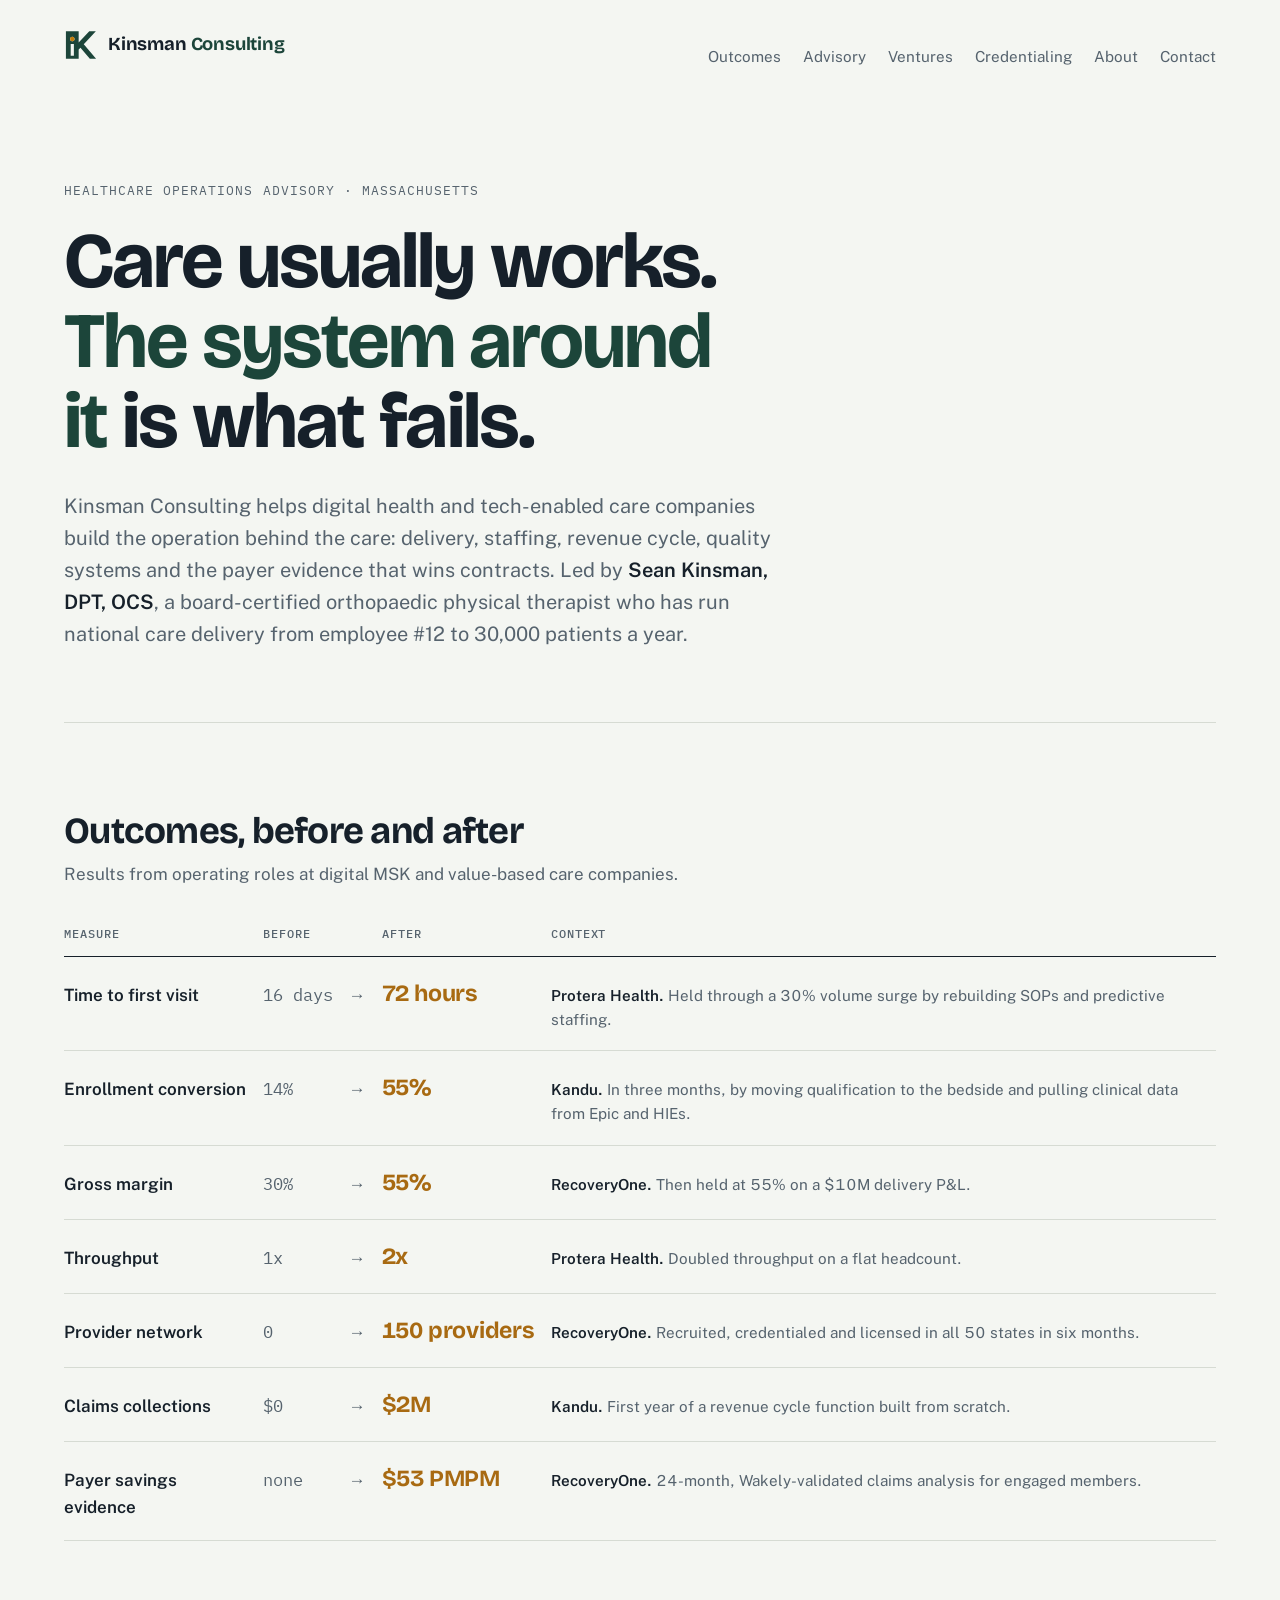
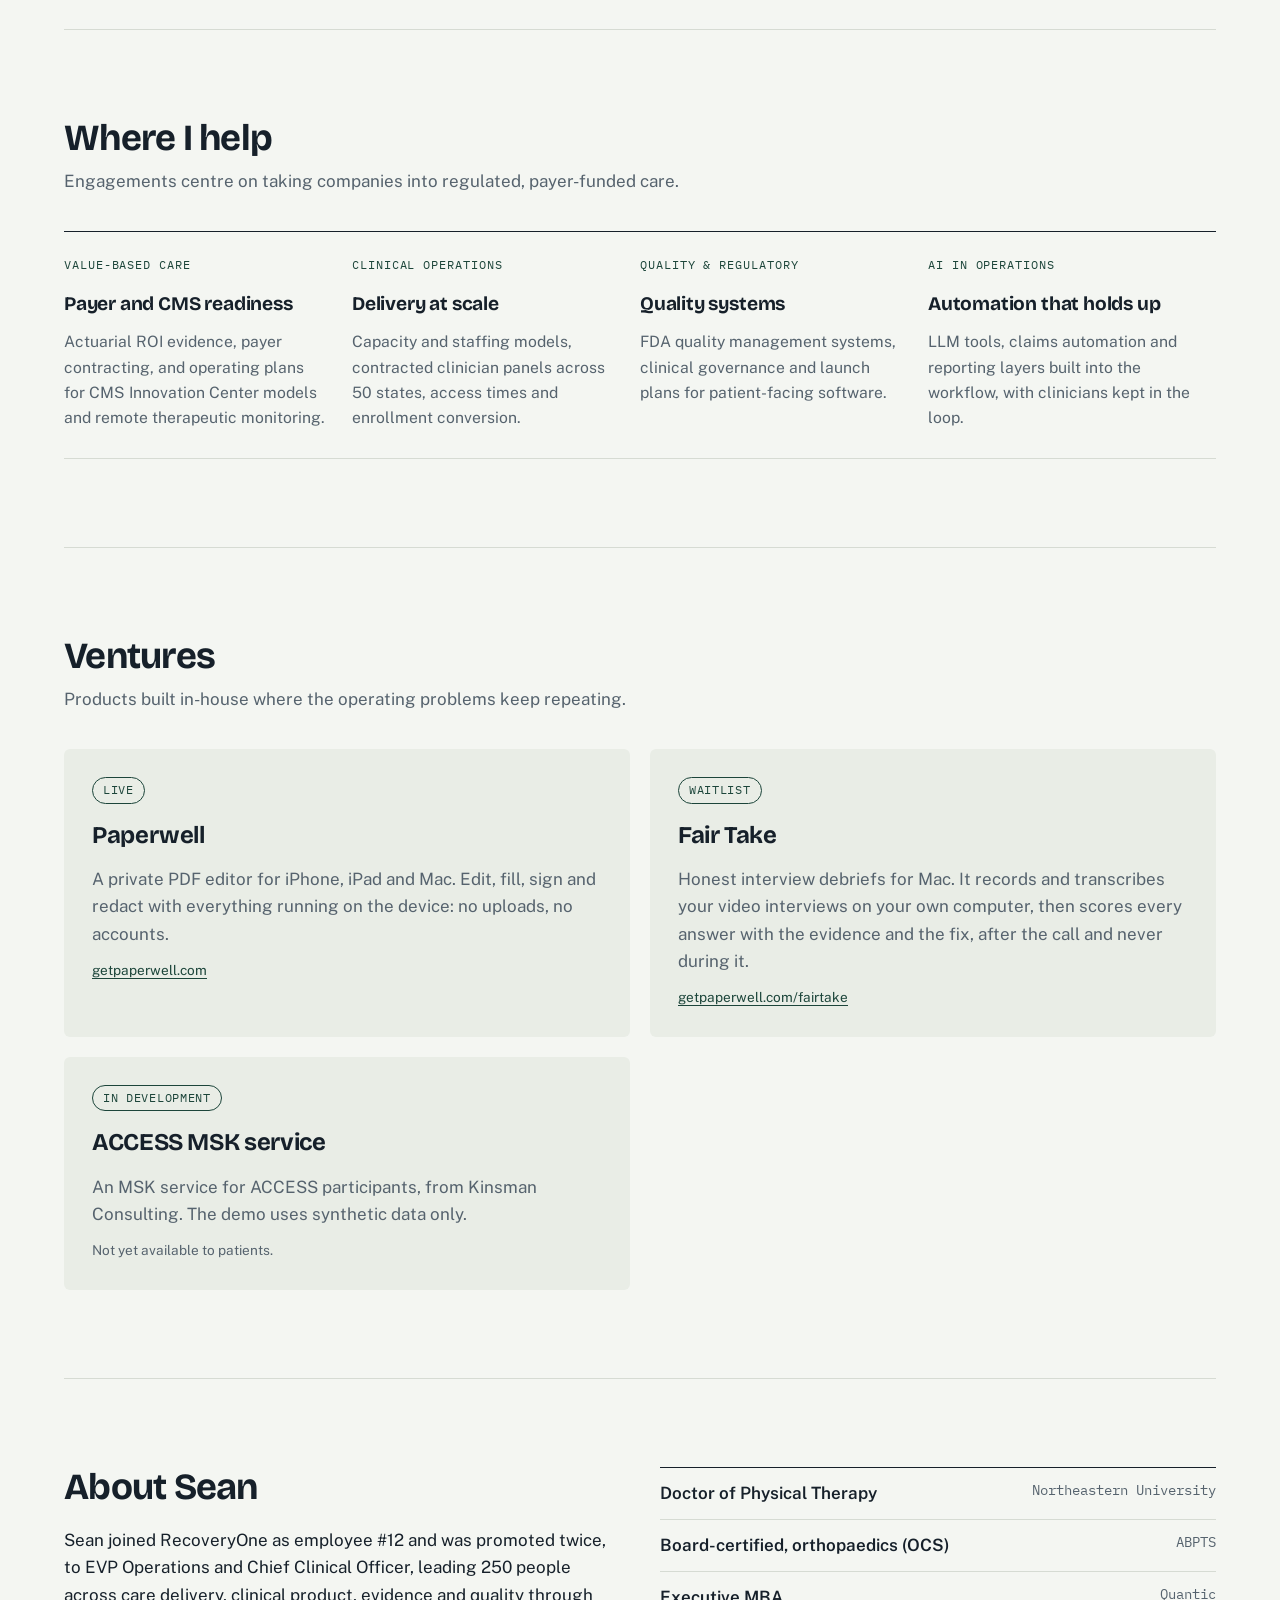
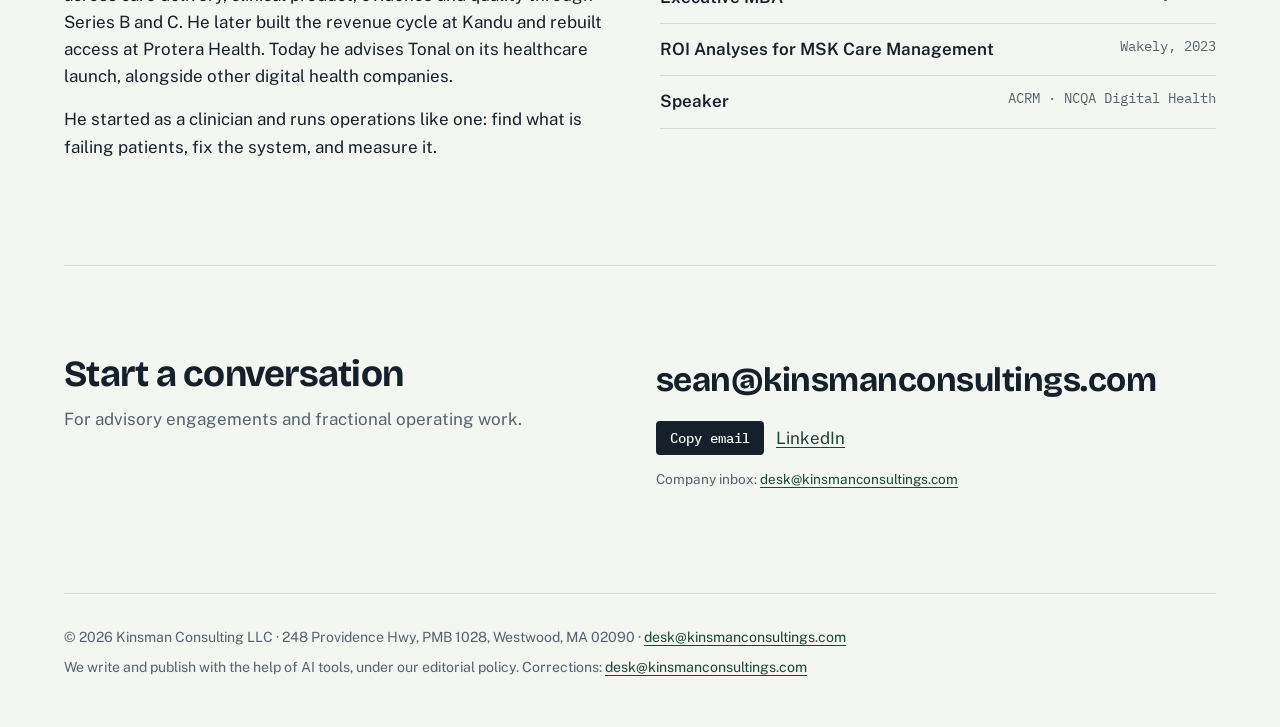
==== index.html @ 031953c0 "W5 card unbranded (Sean A-1109-19: OB-4 and the MSK service go unbranded; old product name removed) " ====
<!doctype html>
<html lang="en">
<head>
<meta charset="utf-8">
<meta name="viewport" content="width=device-width, initial-scale=1, viewport-fit=cover">
<meta name="description" content="Kinsman Consulting: healthcare operations advisory for digital health and tech-enabled care companies, led by Sean Kinsman, DPT, OCS.">
<link rel="icon" href="brand/final/favicon.svg" type="image/svg+xml">
<title>Kinsman Consulting</title>
<link rel="preconnect" href="https://fonts.googleapis.com">
<link rel="preconnect" href="https://fonts.gstatic.com" crossorigin>
<link rel="stylesheet" href="https://fonts.googleapis.com/css2?family=Bricolage+Grotesque:opsz,wght@12..96,500;12..96,700&family=Public+Sans:ital,wght@0,400;0,600;1,400&family=IBM+Plex+Mono:wght@400;500&display=swap">
<style>
/* Layout: left-anchored editorial column; a before→after outcomes ledger is the centrepiece */
:root {
  --paper: #F4F6F2;
  --ink: #16202A;
  --muted: #56636E;
  --rule: #D6DBD3;
  --pine: #1C453A;
  --logo-pine: #1C453A;
  --logo-gold: #C27B0A;
  --amber: #A86A12;
  --panel: #E9EDE6;
  --display: "Bricolage Grotesque", "Avenir Next", "Segoe UI", sans-serif;
  --body: "Public Sans", "Helvetica Neue", Arial, sans-serif;
  --mono: "IBM Plex Mono", ui-monospace, "SFMono-Regular", Menlo, monospace;
}
@media (prefers-color-scheme: dark) {
  :root:not([data-theme="light"]) {
    --paper: #0F151B; --ink: #E6EAE4; --muted: #9AA6AF; --rule: #26313A;
    --pine: #86C2AE; --amber: #E3A94F; --panel: #151E26; --logo-pine: #368470; --logo-gold: #F3D49B; color-scheme: dark;
  }
}
:root[data-theme="dark"] {
  --paper: #0F151B; --ink: #E6EAE4; --muted: #9AA6AF; --rule: #26313A;
  --pine: #86C2AE; --amber: #E3A94F; --panel: #151E26; --logo-pine: #368470; --logo-gold: #F3D49B; color-scheme: dark;
}
* { box-sizing: border-box; }
body {
  background: var(--paper); color: var(--ink);
  font-family: var(--body); font-size: 1.0625rem; line-height: 1.6;
  margin: 0; padding-inline: clamp(16px, 5vw, 64px);
}
.wrap { max-width: 72rem; margin: 0 auto; }
a { color: var(--pine); text-underline-offset: 3px; }
a:focus-visible { outline: 2px solid var(--amber); outline-offset: 3px; border-radius: 2px; }

header.top {
  display: flex; flex-wrap: wrap; gap: 12px 32px; align-items: baseline; justify-content: space-between;
  padding-block: 28px 0;
}
.mark { display: flex; align-items: center; gap: 10px; font-family: var(--display); font-weight: 700; font-size: 1.15rem; letter-spacing: -0.01em; color: var(--ink); text-decoration: none; }
.mark svg { width: 34px; height: 34px; flex: none; }
.ki-b { fill: var(--logo-pine); }
.ki-d { fill: var(--logo-gold); }
.mark span span { color: var(--pine); }
nav { display: flex; flex-wrap: wrap; gap: 6px 22px; font-size: 0.95rem; }
nav a { color: var(--muted); text-decoration: none; }
nav a:hover { color: var(--ink); }

.hero { padding-block: clamp(56px, 10vw, 112px) clamp(40px, 6vw, 72px); border-bottom: 1px solid var(--rule); }
.eyebrow { font-family: var(--mono); font-size: 0.8rem; letter-spacing: 0.08em; text-transform: uppercase; color: var(--muted); margin: 0 0 20px; }
h1 {
  font-family: var(--display); font-weight: 700; letter-spacing: -0.025em;
  font-size: clamp(2.4rem, 6.4vw, 4.9rem); line-height: 1.02; margin: 0; max-width: 16ch; text-wrap: balance;
}
h1 em { font-style: normal; color: var(--pine); }
.lede { max-width: 60ch; font-size: clamp(1.08rem, 1.6vw, 1.25rem); color: var(--muted); margin: 28px 0 0; }
.lede strong { color: var(--ink); font-weight: 600; }

section { padding-block: clamp(48px, 7vw, 88px); border-bottom: 1px solid var(--rule); }
.sec-head { display: grid; grid-template-columns: minmax(0, 1fr); gap: 10px; margin-bottom: 36px; }
h2 { font-family: var(--display); font-weight: 700; font-size: clamp(1.6rem, 3vw, 2.3rem); letter-spacing: -0.02em; line-height: 1.1; margin: 0; text-wrap: balance; }
.sec-head p { margin: 0; color: var(--muted); max-width: 62ch; }

/* Outcomes ledger */
.ledger { width: 100%; border-collapse: collapse; font-variant-numeric: tabular-nums; }
.ledger-wrap { overflow-x: auto; }
.ledger th { font-family: var(--mono); font-weight: 500; font-size: 0.75rem; letter-spacing: 0.08em; text-transform: uppercase; color: var(--muted); text-align: left; padding: 0 16px 12px 0; border-bottom: 1px solid var(--ink); }
.ledger td { padding: 18px 16px 18px 0; border-bottom: 1px solid var(--rule); vertical-align: baseline; }
.ledger tr:hover td { background: var(--panel); }
.m-name { font-weight: 600; min-width: 11rem; }
.m-from { font-family: var(--mono); color: var(--muted); white-space: nowrap; }
.m-arrow { color: var(--muted); padding-right: 16px; }
.m-to { font-family: var(--display); font-weight: 700; font-size: 1.45rem; color: var(--amber); white-space: nowrap; letter-spacing: -0.01em; }
.m-ctx { color: var(--muted); font-size: 0.95rem; min-width: 14rem; }
.m-ctx b { color: var(--ink); font-weight: 600; }

/* Advisory practice */
.practice { display: grid; grid-template-columns: repeat(auto-fit, minmax(min(100%, 15.5rem), 1fr)); gap: 0; border-top: 1px solid var(--ink); }
.area { padding: 24px 24px 28px 0; border-bottom: 1px solid var(--rule); min-width: 0; }
.area h3 { font-family: var(--display); font-weight: 700; font-size: 1.2rem; margin: 0 0 10px; letter-spacing: -0.01em; }
.area p { margin: 0; color: var(--muted); font-size: 0.98rem; }
.area .tag { display: block; font-family: var(--mono); font-size: 0.72rem; letter-spacing: 0.08em; text-transform: uppercase; color: var(--pine); margin-bottom: 14px; }

/* Ventures */
.ventures { display: grid; grid-template-columns: repeat(auto-fit, minmax(min(100%, 26rem), 1fr)); gap: 20px; }
.venture { background: var(--panel); border-radius: 6px; padding: 28px; min-width: 0; display: flex; flex-direction: column; gap: 12px; }
.venture h3 { font-family: var(--display); font-weight: 700; font-size: 1.5rem; margin: 0; letter-spacing: -0.015em; }
.venture p { margin: 0; color: var(--muted); }
.status { align-self: flex-start; font-family: var(--mono); font-size: 0.72rem; letter-spacing: 0.06em; text-transform: uppercase; color: var(--pine); border: 1px solid var(--pine); border-radius: 999px; padding: 3px 10px; }
.fine { font-size: 0.85rem; color: var(--muted); }

/* About */
.about { display: grid; grid-template-columns: repeat(auto-fit, minmax(min(100%, 20rem), 1fr)); gap: 40px; }
.about p { margin: 0 0 16px; max-width: 62ch; }
.creds { list-style: none; margin: 0; padding: 0; border-top: 1px solid var(--ink); }
.creds li { display: flex; flex-wrap: wrap; justify-content: space-between; gap: 4px 16px; padding: 12px 0; border-bottom: 1px solid var(--rule); }
.creds .k { font-weight: 600; }
.creds .v { color: var(--muted); font-family: var(--mono); font-size: 0.85rem; }

/* Contact */
.contact { display: grid; grid-template-columns: repeat(auto-fit, minmax(min(100%, 20rem), 1fr)); gap: 32px; align-items: start; }
.contact .big { font-family: var(--display); font-weight: 700; font-size: clamp(1.4rem, 3.4vw, 2.1rem); letter-spacing: -0.015em; margin: 0; overflow-wrap: anywhere; }
.copyrow { display: flex; flex-wrap: wrap; gap: 12px; align-items: center; margin-top: 14px; }
button.copy { font: 500 0.85rem var(--mono); color: var(--paper); background: var(--ink); border: 0; border-radius: 4px; padding: 8px 14px; cursor: pointer; }
button.copy:focus-visible { outline: 2px solid var(--amber); outline-offset: 2px; }
.copied { font-family: var(--mono); font-size: 0.85rem; color: var(--pine); }

footer { padding-block: 32px 48px; display: flex; flex-wrap: wrap; gap: 8px 24px; justify-content: space-between; color: var(--muted); font-size: 0.88rem; }

@media (max-width: 640px) {
  .ledger thead { display: none; }
  .ledger, .ledger tbody, .ledger tr, .ledger td { display: block; width: 100%; }
  .ledger tr { padding: 16px 0; border-bottom: 1px solid var(--rule); }
  .ledger td { border: 0; padding: 2px 0; }
  .m-arrow { display: none; }
  .m-from::after { content: " →"; }
  .m-name, .m-ctx { min-width: 0; }
}
@media (prefers-reduced-motion: no-preference) {
  .ledger td { transition: background-color .15s ease; }
}
</style>
</head>
<body>
<div class="wrap">
  <header class="top">
    <a class="mark" href="#" aria-label="Kinsman Consulting, home"><svg viewBox="0 0 64 64" aria-hidden="true"><path class="ki-b" fill-rule="evenodd" d="M60.39 58.00 L37.21 30.37 L59.93 6.00 L47.62 6.00 L27.61 27.47 L27.61 6.00 L3.61 6.00 L3.61 58.00 L27.61 58.00 L27.61 40.66 L31.02 37.00 L48.65 58.00ZM12.61 52.00 L12.61 30.00 L18.61 30.00 L18.61 52.00ZM19.80 21.01 L19.79 21.21 L19.76 21.42 L19.72 21.62 L19.68 21.82 L19.62 22.02 L19.56 22.21 L19.49 22.41 L19.40 22.60 L19.31 22.78 L19.21 22.96 L19.10 23.13 L18.98 23.30 L18.85 23.46 L18.72 23.62 L18.58 23.77 L18.43 23.91 L18.27 24.05 L18.11 24.17 L17.94 24.29 L17.76 24.40 L17.59 24.50 L17.40 24.60 L17.21 24.68 L17.02 24.75 L16.82 24.82 L16.63 24.87 L16.43 24.92 L16.22 24.95 L16.02 24.98 L15.81 24.99 L15.61 25.00 L15.40 24.99 L15.19 24.98 L14.99 24.95 L14.79 24.92 L14.59 24.87 L14.39 24.82 L14.19 24.75 L14.00 24.68 L13.81 24.60 L13.63 24.50 L13.45 24.40 L13.27 24.29 L13.10 24.17 L12.94 24.05 L12.79 23.91 L12.64 23.77 L12.49 23.62 L12.36 23.46 L12.23 23.30 L12.11 23.13 L12.00 22.96 L11.90 22.78 L11.81 22.60 L11.73 22.41 L11.65 22.21 L11.59 22.02 L11.53 21.82 L11.49 21.62 L11.45 21.42 L11.43 21.21 L11.41 21.01 L11.41 20.80 L11.41 20.59 L11.43 20.39 L11.45 20.18 L11.49 19.98 L11.53 19.78 L11.59 19.58 L11.65 19.39 L11.73 19.19 L11.81 19.00 L11.90 18.82 L12.00 18.64 L12.11 18.47 L12.23 18.30 L12.36 18.14 L12.49 17.98 L12.64 17.83 L12.79 17.69 L12.94 17.55 L13.10 17.43 L13.27 17.31 L13.45 17.20 L13.63 17.10 L13.81 17.00 L14.00 16.92 L14.19 16.85 L14.39 16.78 L14.59 16.73 L14.79 16.68 L14.99 16.65 L15.19 16.62 L15.40 16.61 L15.61 16.60 L15.81 16.61 L16.02 16.62 L16.22 16.65 L16.43 16.68 L16.63 16.73 L16.82 16.78 L17.02 16.85 L17.21 16.92 L17.40 17.00 L17.59 17.10 L17.76 17.20 L17.94 17.31 L18.11 17.43 L18.27 17.55 L18.43 17.69 L18.58 17.83 L18.72 17.98 L18.85 18.14 L18.98 18.30 L19.10 18.47 L19.21 18.64 L19.31 18.82 L19.40 19.00 L19.49 19.19 L19.56 19.39 L19.62 19.58 L19.68 19.78 L19.72 19.98 L19.76 20.18 L19.79 20.39 L19.80 20.59 L19.81 20.80Z"/><circle class="ki-d" cx="15.61" cy="20.80" r="4.20"/></svg><span>Kinsman <span>Consulting</span></span></a>
    <nav aria-label="Sections">
      <a href="#outcomes">Outcomes</a>
      <a href="#advisory">Advisory</a>
      <a href="#ventures">Ventures</a>
      <a href="/credentialing/">Credentialing</a>
      <a href="#about">About</a>
      <a href="#contact">Contact</a>
    </nav>
  </header>

  <div class="hero">
    <p class="eyebrow">Healthcare operations advisory · Massachusetts</p>
    <h1>Care usually works. <em>The system around it</em> is what fails.</h1>
    <p class="lede">Kinsman Consulting helps digital health and tech-enabled care companies build the operation behind the care: delivery, staffing, revenue cycle, quality systems and the payer evidence that wins contracts. Led by <strong>Sean Kinsman, DPT, OCS</strong>, a board-certified orthopaedic physical therapist who has run national care delivery from employee #12 to 30,000 patients a year.</p>
  </div>

  <section id="outcomes" aria-labelledby="outcomes-h">
    <div class="sec-head">
      <h2 id="outcomes-h">Outcomes, before and after</h2>
      <p>Results from operating roles at digital MSK and value-based care companies.</p>
    </div>
    <div class="ledger-wrap">
      <table class="ledger">
        <thead><tr><th scope="col">Measure</th><th scope="col">Before</th><th scope="col" aria-label="to"></th><th scope="col">After</th><th scope="col">Context</th></tr></thead>
        <tbody>
          <tr><td class="m-name">Time to first visit</td><td class="m-from">16 days</td><td class="m-arrow" aria-hidden="true">→</td><td class="m-to">72 hours</td><td class="m-ctx"><b>Protera Health.</b> Held through a 30% volume surge by rebuilding SOPs and predictive staffing.</td></tr>
          <tr><td class="m-name">Enrollment conversion</td><td class="m-from">14%</td><td class="m-arrow" aria-hidden="true">→</td><td class="m-to">55%</td><td class="m-ctx"><b>Kandu.</b> In three months, by moving qualification to the bedside and pulling clinical data from Epic and HIEs.</td></tr>
          <tr><td class="m-name">Gross margin</td><td class="m-from">30%</td><td class="m-arrow" aria-hidden="true">→</td><td class="m-to">55%</td><td class="m-ctx"><b>RecoveryOne.</b> Then held at 55% on a $10M delivery P&amp;L.</td></tr>
          <tr><td class="m-name">Throughput</td><td class="m-from">1x</td><td class="m-arrow" aria-hidden="true">→</td><td class="m-to">2x</td><td class="m-ctx"><b>Protera Health.</b> Doubled throughput on a flat headcount.</td></tr>
          <tr><td class="m-name">Provider network</td><td class="m-from">0</td><td class="m-arrow" aria-hidden="true">→</td><td class="m-to">150 providers</td><td class="m-ctx"><b>RecoveryOne.</b> Recruited, credentialed and licensed in all 50 states in six months.</td></tr>
          <tr><td class="m-name">Claims collections</td><td class="m-from">$0</td><td class="m-arrow" aria-hidden="true">→</td><td class="m-to">$2M</td><td class="m-ctx"><b>Kandu.</b> First year of a revenue cycle function built from scratch.</td></tr>
          <tr><td class="m-name">Payer savings evidence</td><td class="m-from">none</td><td class="m-arrow" aria-hidden="true">→</td><td class="m-to">$53 PMPM</td><td class="m-ctx"><b>RecoveryOne.</b> 24-month, Wakely-validated claims analysis for engaged members.</td></tr>
        </tbody>
      </table>
    </div>
  </section>

  <section id="advisory" aria-labelledby="advisory-h">
    <div class="sec-head">
      <h2 id="advisory-h">Where I help</h2>
      <p>Engagements centre on taking companies into regulated, payer-funded care.</p>
    </div>
    <div class="practice">
      <div class="area"><span class="tag">Value-based care</span><h3>Payer and CMS readiness</h3><p>Actuarial ROI evidence, payer contracting, and operating plans for CMS Innovation Center models and remote therapeutic monitoring.</p></div>
      <div class="area"><span class="tag">Clinical operations</span><h3>Delivery at scale</h3><p>Capacity and staffing models, contracted clinician panels across 50 states, access times and enrollment conversion.</p></div>
      <div class="area"><span class="tag">Quality &amp; regulatory</span><h3>Quality systems</h3><p>FDA quality management systems, clinical governance and launch plans for patient-facing software.</p></div>
      <div class="area"><span class="tag">AI in operations</span><h3>Automation that holds up</h3><p>LLM tools, claims automation and reporting layers built into the workflow, with clinicians kept in the loop.</p></div>
    </div>
  </section>

  <section id="ventures" aria-labelledby="ventures-h">
    <div class="sec-head">
      <h2 id="ventures-h">Ventures</h2>
      <p>Products built in-house where the operating problems keep repeating.</p>
    </div>
    <div class="ventures">
      <article class="venture">
        <span class="status">Live</span>
        <h3>Paperwell</h3>
        <p>A private PDF editor for iPhone, iPad and Mac. Edit, fill, sign and redact with everything running on the device: no uploads, no accounts.</p>
        <p class="fine"><a href="https://getpaperwell.com">getpaperwell.com</a></p>
      </article>
      <article class="venture">
        <span class="status">Waitlist</span>
        <h3>Fair Take</h3>
        <p>Honest interview debriefs for Mac. It records and transcribes your video interviews on your own computer, then scores every answer with the evidence and the fix, after the call and never during it.</p>
        <p class="fine"><a href="https://getpaperwell.com/fairtake/">getpaperwell.com/fairtake</a></p>
      </article>
      <article class="venture">
        <span class="status">In development</span>
        <h3>ACCESS MSK service</h3>
        <p>An MSK service for ACCESS participants, from Kinsman Consulting. The demo uses synthetic data only.</p>
        <p class="fine">Not yet available to patients.</p>
      </article>
    </div>
  </section>

  <section id="about" aria-labelledby="about-h">
    <div class="about">
      <div>
        <h2 id="about-h" style="margin-bottom:20px">About Sean</h2>
        <p>Sean joined RecoveryOne as employee #12 and was promoted twice, to EVP Operations and Chief Clinical Officer, leading 250 people across care delivery, clinical product, evidence and quality through Series B and C. He later built the revenue cycle at Kandu and rebuilt access at Protera Health. Today he advises Tonal on its healthcare launch, alongside other digital health companies.</p>
        <p>He started as a clinician and runs operations like one: find what is failing patients, fix the system, and measure it.</p>
      </div>
      <ul class="creds">
        <li><span class="k">Doctor of Physical Therapy</span><span class="v">Northeastern University</span></li>
        <li><span class="k">Board-certified, orthopaedics (OCS)</span><span class="v">ABPTS</span></li>
        <li><span class="k">Executive MBA</span><span class="v">Quantic</span></li>
        <li><span class="k">ROI Analyses for MSK Care Management</span><span class="v">Wakely, 2023</span></li>
        <li><span class="k">Speaker</span><span class="v">ACRM · NCQA Digital Health</span></li>
      </ul>
    </div>
  </section>

  <section id="contact" aria-labelledby="contact-h">
    <div class="contact">
      <div>
        <h2 id="contact-h">Start a conversation</h2>
        <p style="color:var(--muted);max-width:52ch;margin:12px 0 0">For advisory engagements and fractional operating work.</p>
      </div>
      <div>
        <p class="big" id="email">sean@kinsmanconsultings.com</p>
        <div class="copyrow">
          <button class="copy" id="copy-email" type="button">Copy email</button>
          <span class="copied" id="copied" hidden>Copied</span>
          <a href="https://www.linkedin.com/in/sean-kinsman">LinkedIn</a>
        </div>
        <p class="fine" style="margin-top:14px">Company inbox: <a href="mailto:desk@kinsmanconsultings.com">desk@kinsmanconsultings.com</a></p>
      </div>
    </div>
  </section>

  <footer>
    <span>© 2026 Kinsman Consulting LLC · 248 Providence Hwy, PMB 1028, Westwood, MA 02090 · <a href="mailto:desk@kinsmanconsultings.com">desk@kinsmanconsultings.com</a></span>
    <span>We write and publish with the help of AI tools, under our editorial policy. Corrections: <a href="mailto:desk@kinsmanconsultings.com">desk@kinsmanconsultings.com</a></span>
  </footer>
</div>

<script>
(function () {
  var btn = document.getElementById('copy-email');
  var note = document.getElementById('copied');
  var addr = document.getElementById('email');
  btn.addEventListener('click', function () {
    var text = addr.textContent.trim();
    function selectIt() {
      var r = document.createRange(); r.selectNodeContents(addr);
      var s = window.getSelection(); s.removeAllRanges(); s.addRange(r);
    }
    try {
      navigator.clipboard.writeText(text).then(function () {
        note.hidden = false; setTimeout(function () { note.hidden = true; }, 1800);
      }, selectIt);
    } catch (e) { selectIt(); }
  });
})();
</script>
</body>
</html>
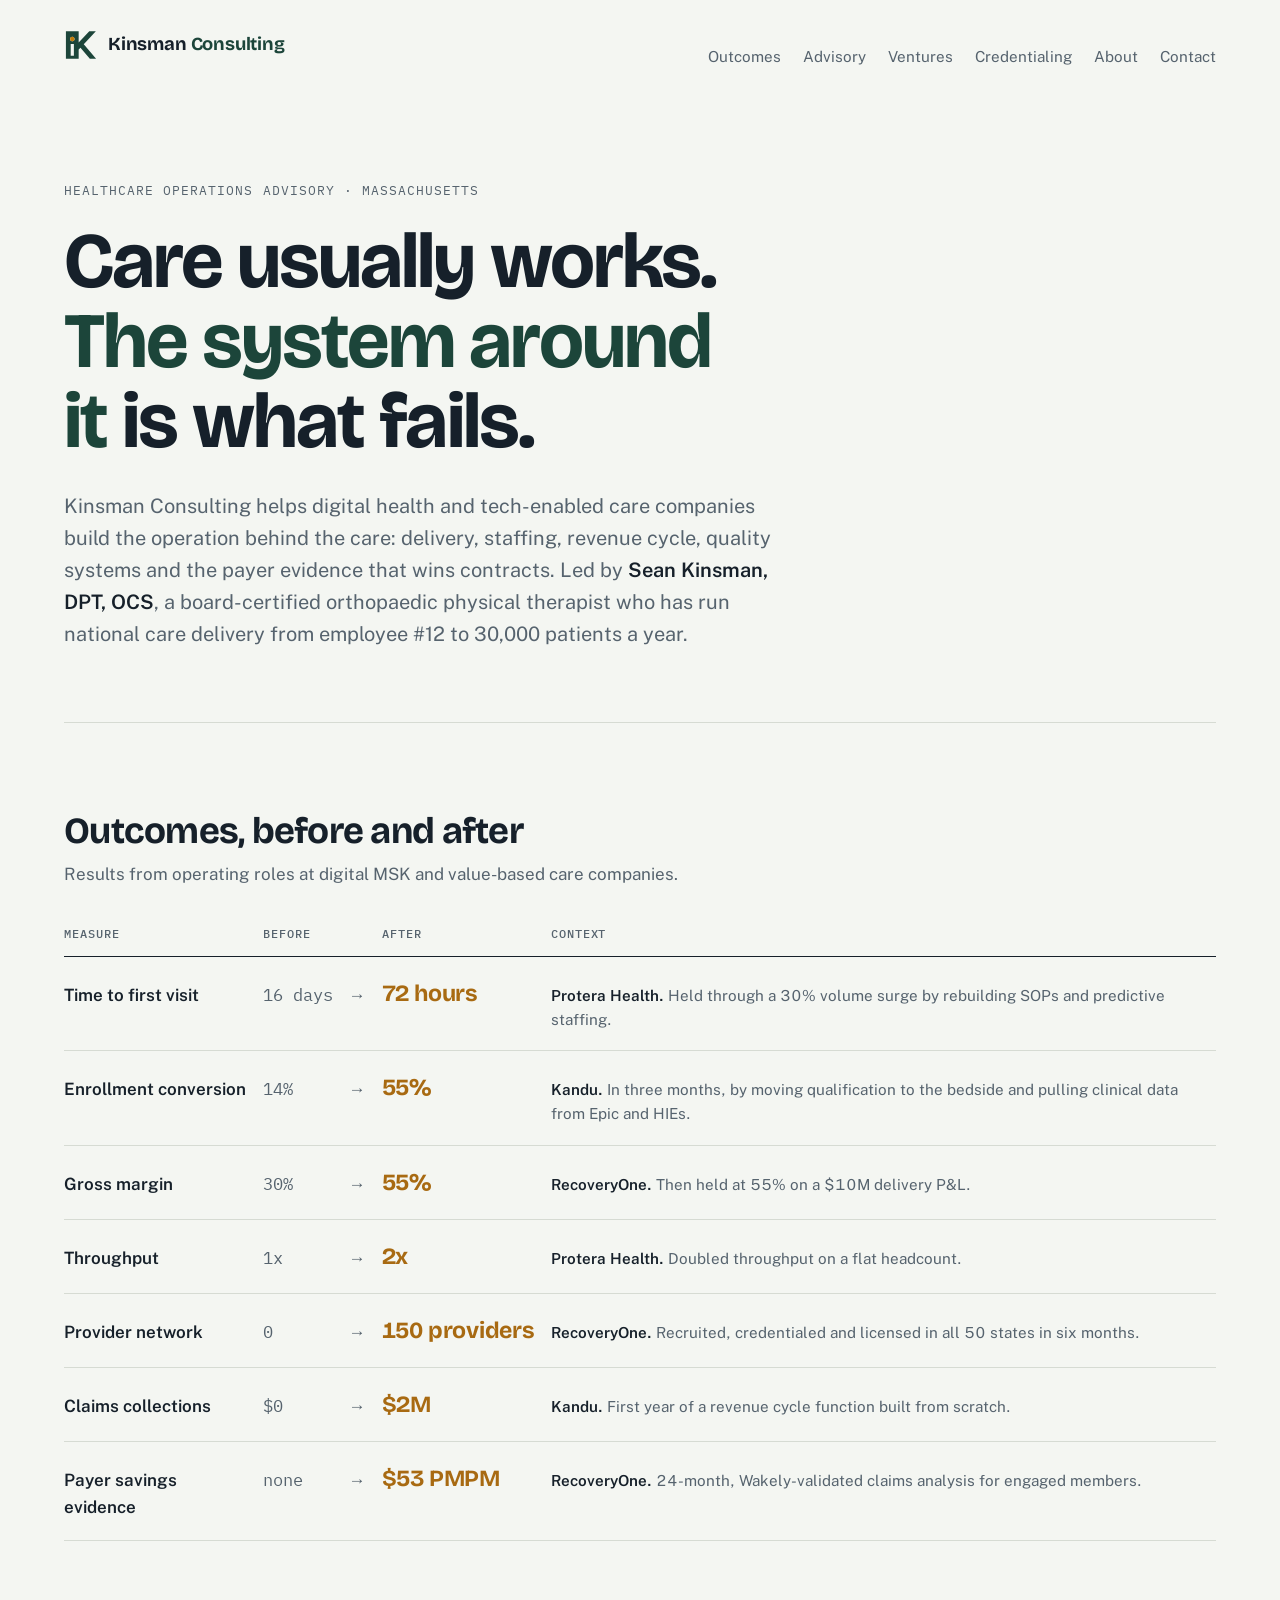
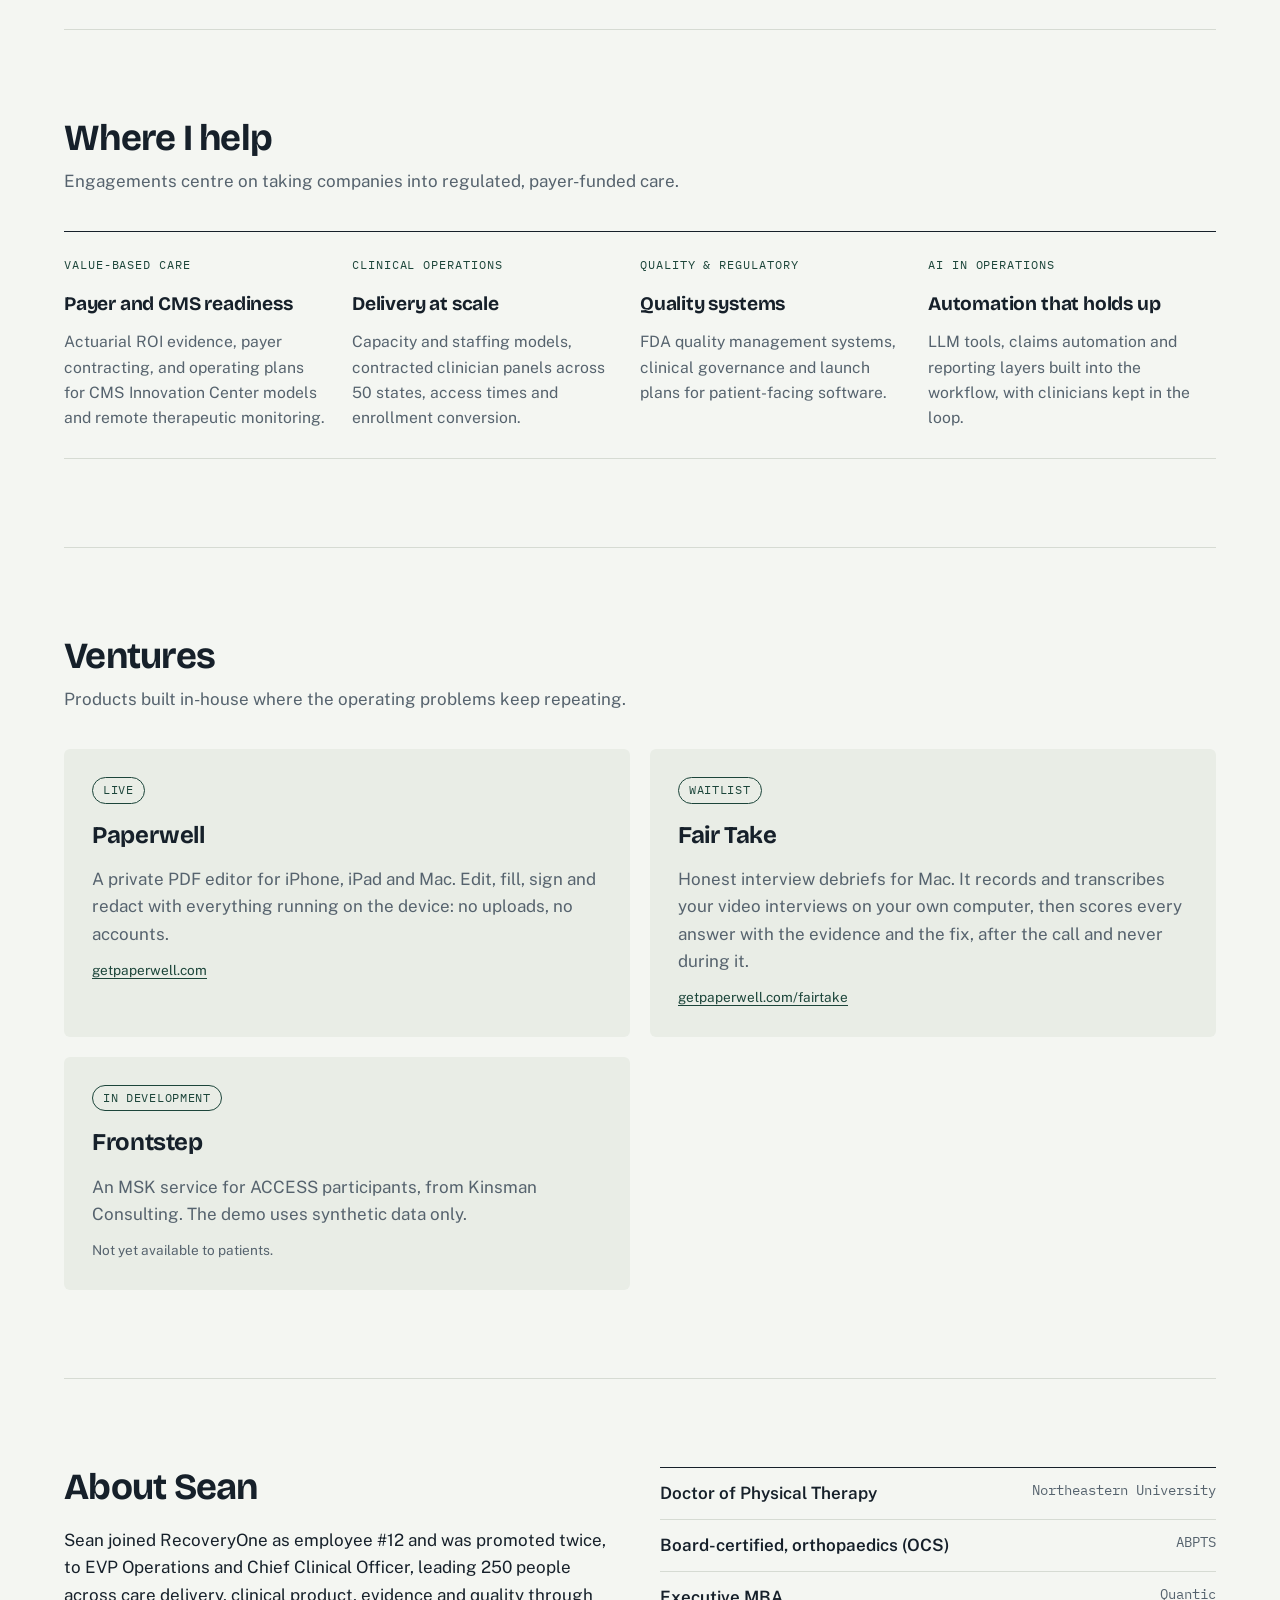
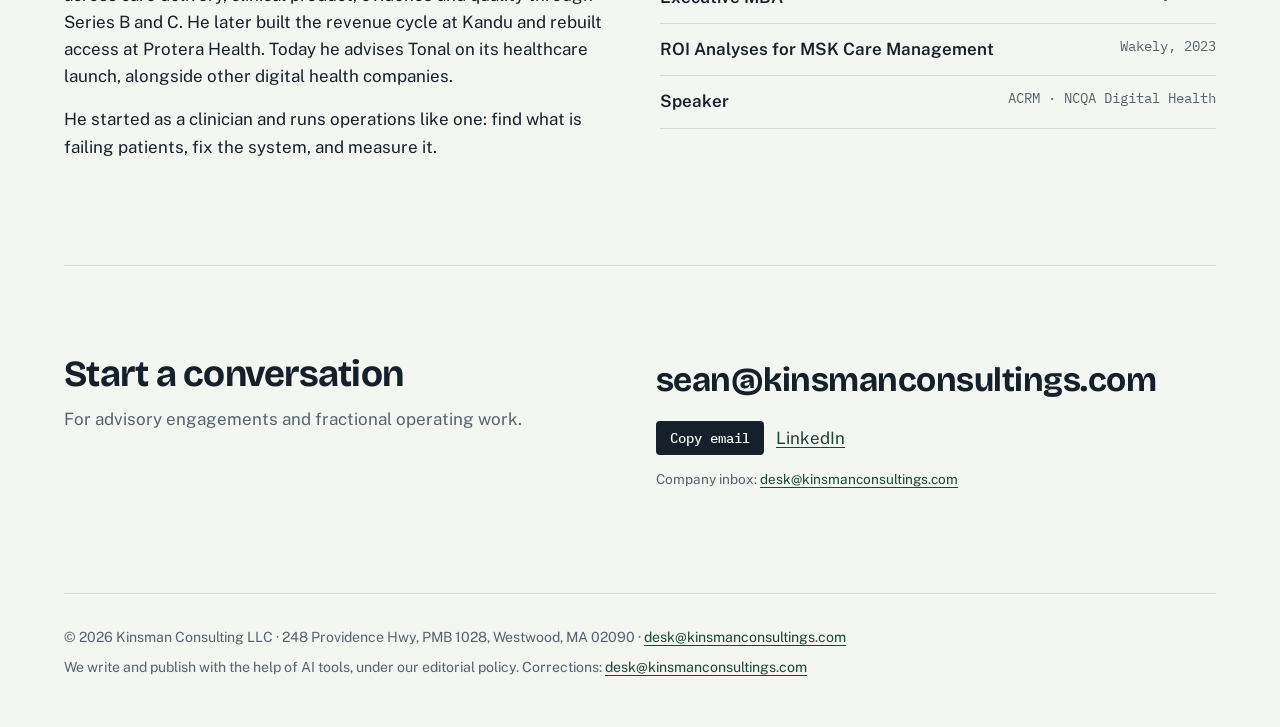
==== commit 6e6b98fd: "W5 card: Frontstep name (Sean: Front Step is final, A-1110-05; Mei MSG-mei-sage-202611101020-frontst" ====
--- a/index.html
+++ b/index.html
@@ -207,7 +207,7 @@
       </article>
       <article class="venture">
         <span class="status">In development</span>
-        <h3>ACCESS MSK service</h3>
+        <h3>Frontstep</h3>
         <p>An MSK service for ACCESS participants, from Kinsman Consulting. The demo uses synthetic data only.</p>
         <p class="fine">Not yet available to patients.</p>
       </article>
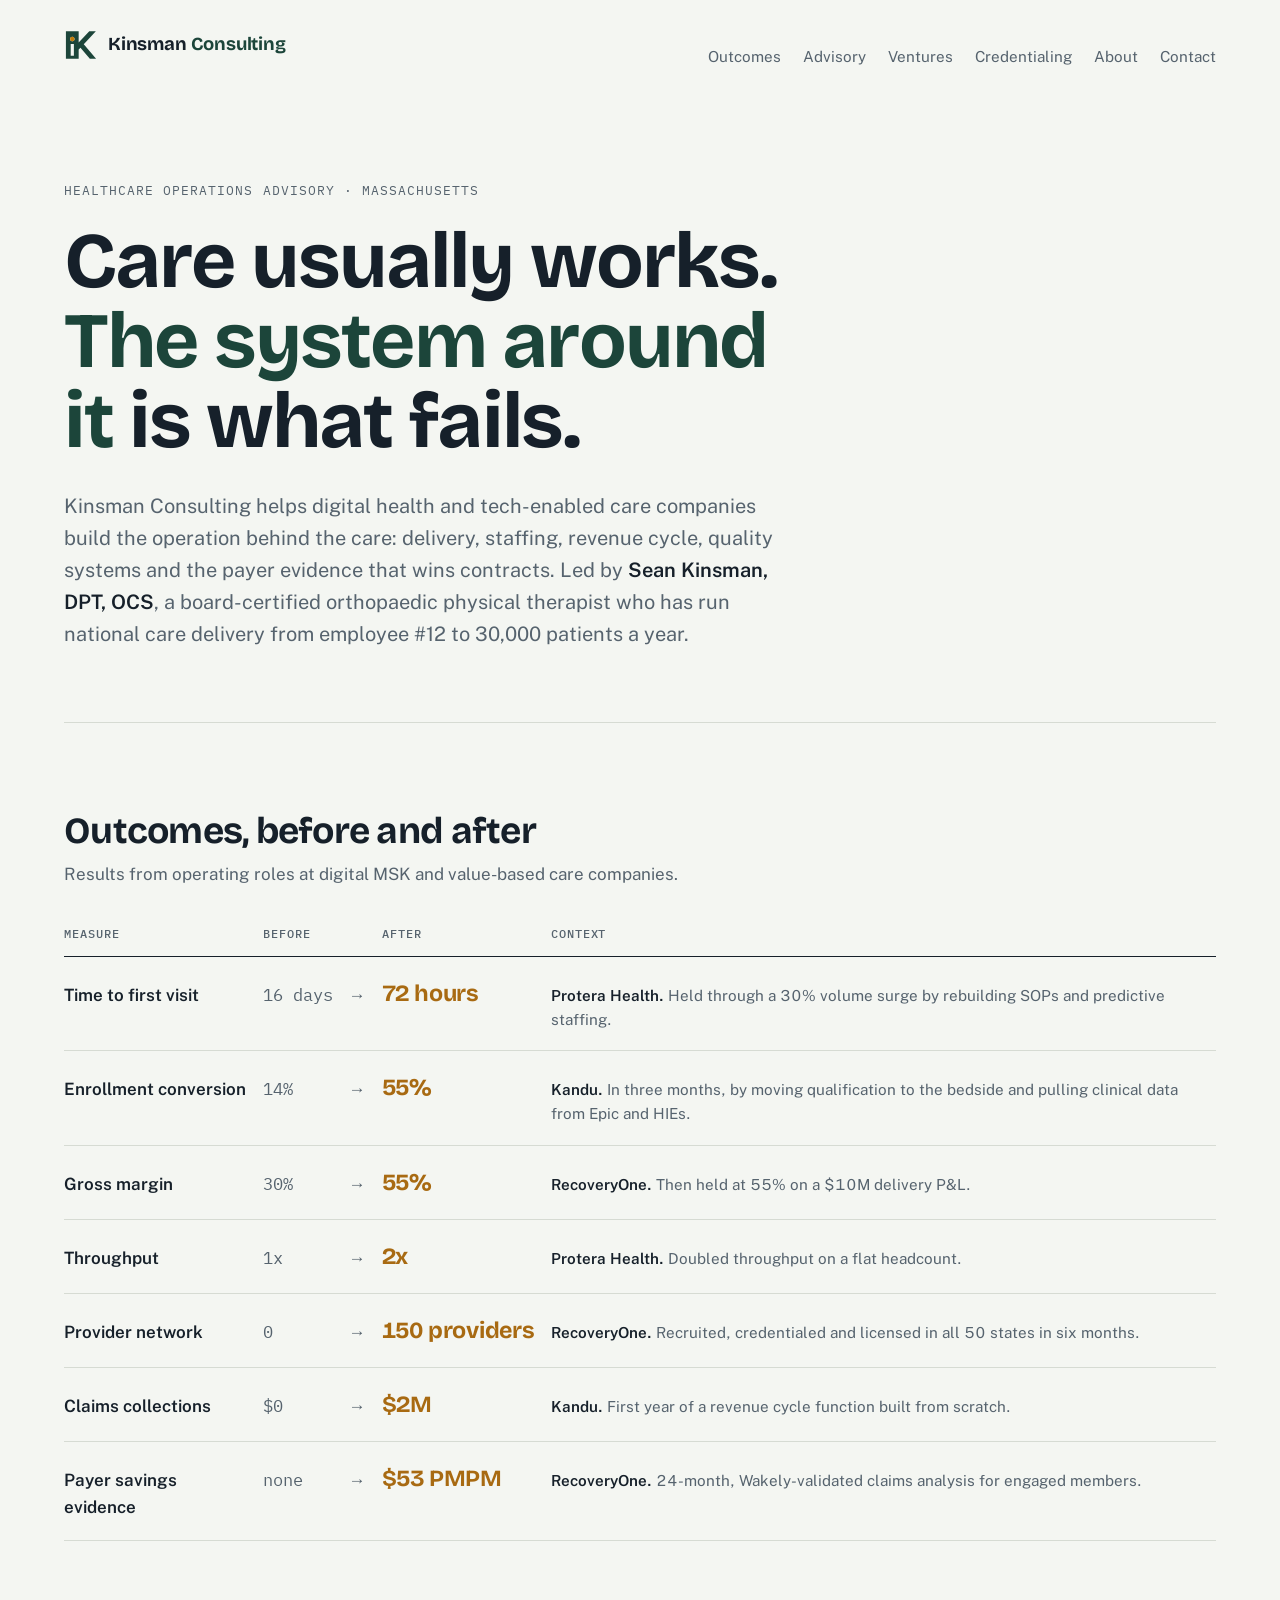
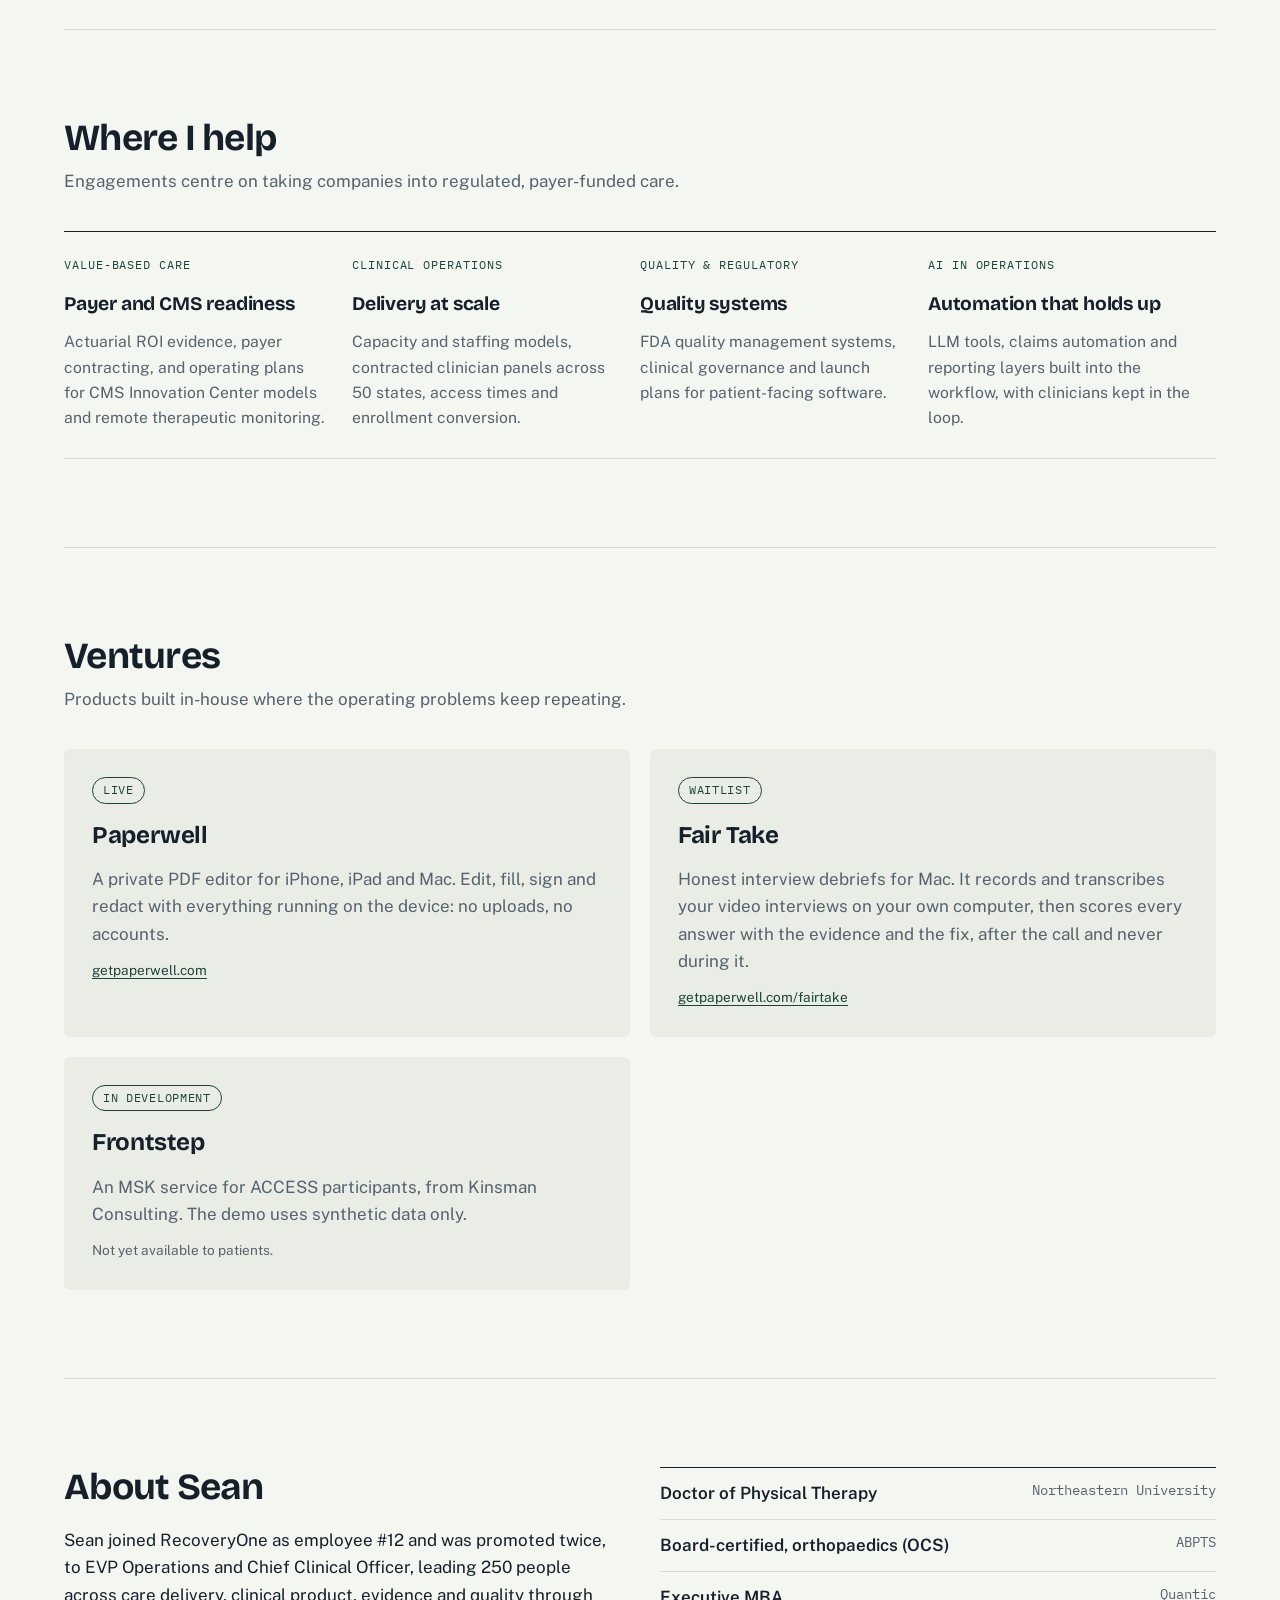
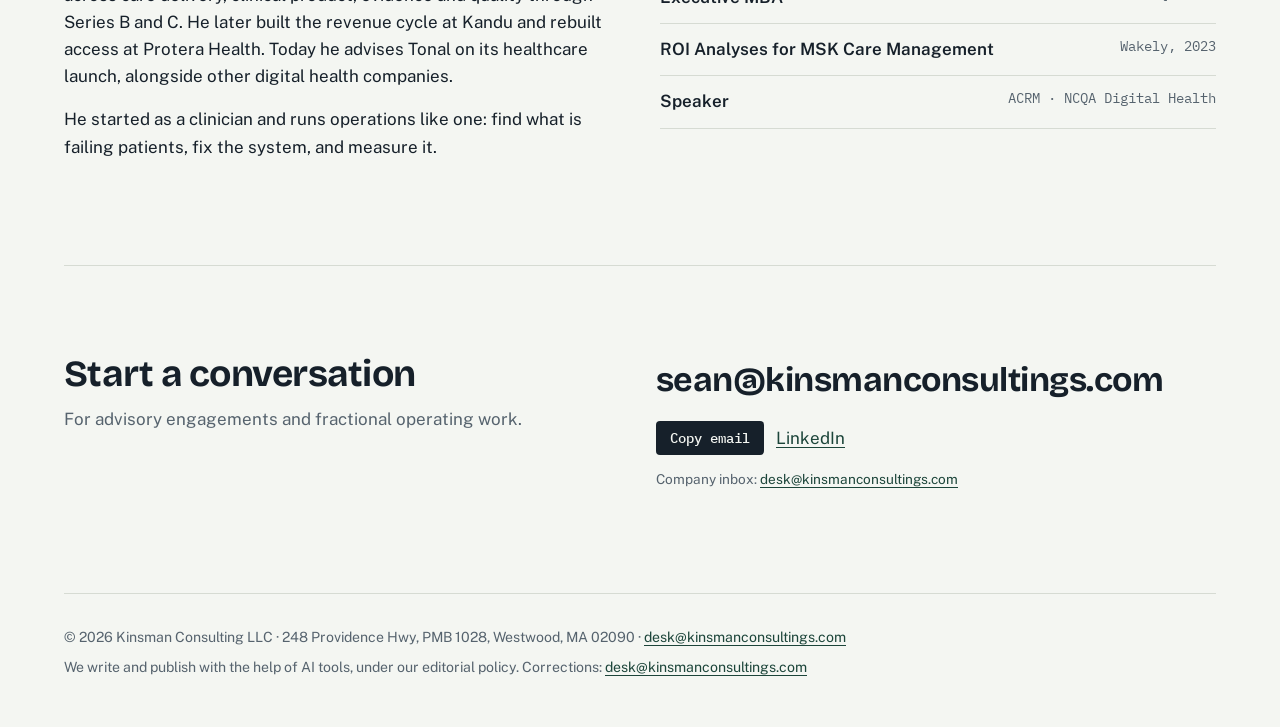
==== commit 7eabac12: "P2: self-host the site fonts; drop Google Fonts from every page Adds /assets/fonts/ (Fontsource woff" ====
--- a/index.html
+++ b/index.html
@@ -6,9 +6,7 @@
 <meta name="description" content="Kinsman Consulting: healthcare operations advisory for digital health and tech-enabled care companies, led by Sean Kinsman, DPT, OCS.">
 <link rel="icon" href="brand/final/favicon.svg" type="image/svg+xml">
 <title>Kinsman Consulting</title>
-<link rel="preconnect" href="https://fonts.googleapis.com">
-<link rel="preconnect" href="https://fonts.gstatic.com" crossorigin>
-<link rel="stylesheet" href="https://fonts.googleapis.com/css2?family=Bricolage+Grotesque:opsz,wght@12..96,500;12..96,700&family=Public+Sans:ital,wght@0,400;0,600;1,400&family=IBM+Plex+Mono:wght@400;500&display=swap">
+<link rel="stylesheet" href="/assets/fonts.css">
 <style>
 /* Layout: left-anchored editorial column; a before→after outcomes ledger is the centrepiece */
 :root {
--- a/assets/fonts.css
+++ b/assets/fonts.css
@@ -0,0 +1,15 @@
+/* Self-hosted fonts for kinsmanconsultings.com (replaces the old third-party font links).
+   Files from Fontsource (npm), latin subset, woff2. All SIL Open Font License 1.1; licence files sit beside the fonts. */
+@font-face{font-family:"Bricolage Grotesque";font-style:normal;font-weight:500;font-display:swap;src:url("fonts/bricolage-grotesque-latin-500-normal.woff2") format("woff2")}
+@font-face{font-family:"Bricolage Grotesque";font-style:normal;font-weight:700;font-display:swap;src:url("fonts/bricolage-grotesque-latin-700-normal.woff2") format("woff2")}
+@font-face{font-family:"Public Sans";font-style:normal;font-weight:400;font-display:swap;src:url("fonts/public-sans-latin-400-normal.woff2") format("woff2")}
+@font-face{font-family:"Public Sans";font-style:normal;font-weight:600;font-display:swap;src:url("fonts/public-sans-latin-600-normal.woff2") format("woff2")}
+@font-face{font-family:"Public Sans";font-style:italic;font-weight:400;font-display:swap;src:url("fonts/public-sans-latin-400-italic.woff2") format("woff2")}
+@font-face{font-family:"IBM Plex Mono";font-style:normal;font-weight:400;font-display:swap;src:url("fonts/ibm-plex-mono-latin-400-normal.woff2") format("woff2")}
+@font-face{font-family:"IBM Plex Mono";font-style:normal;font-weight:500;font-display:swap;src:url("fonts/ibm-plex-mono-latin-500-normal.woff2") format("woff2")}
+/* Letter Rack pages (look E) */
+@font-face{font-family:"Source Serif 4";font-style:normal;font-weight:500;font-display:swap;src:url("fonts/source-serif-4-latin-500-normal.woff2") format("woff2")}
+@font-face{font-family:"Source Serif 4";font-style:normal;font-weight:600;font-display:swap;src:url("fonts/source-serif-4-latin-600-normal.woff2") format("woff2")}
+@font-face{font-family:"IBM Plex Sans";font-style:normal;font-weight:400;font-display:swap;src:url("fonts/ibm-plex-sans-latin-400-normal.woff2") format("woff2")}
+@font-face{font-family:"IBM Plex Sans";font-style:normal;font-weight:500;font-display:swap;src:url("fonts/ibm-plex-sans-latin-500-normal.woff2") format("woff2")}
+@font-face{font-family:"IBM Plex Sans";font-style:normal;font-weight:600;font-display:swap;src:url("fonts/ibm-plex-sans-latin-600-normal.woff2") format("woff2")}
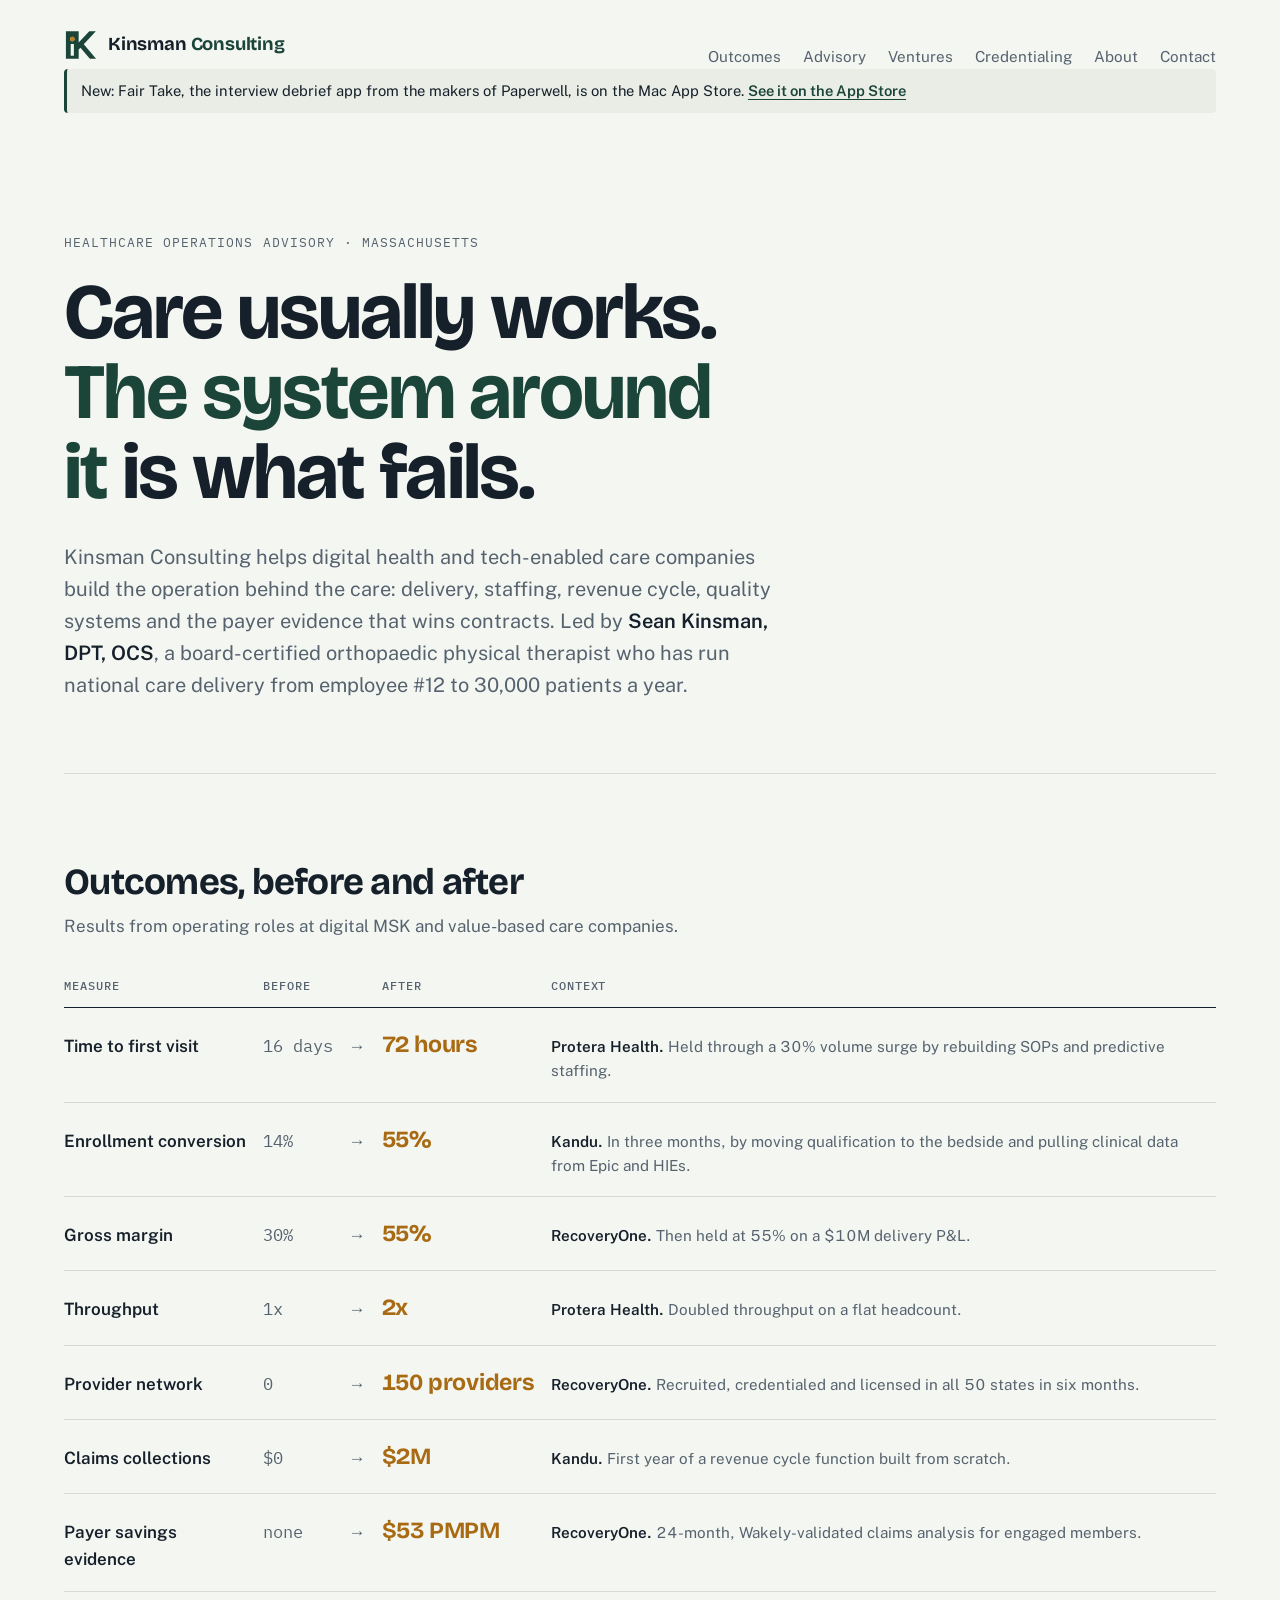
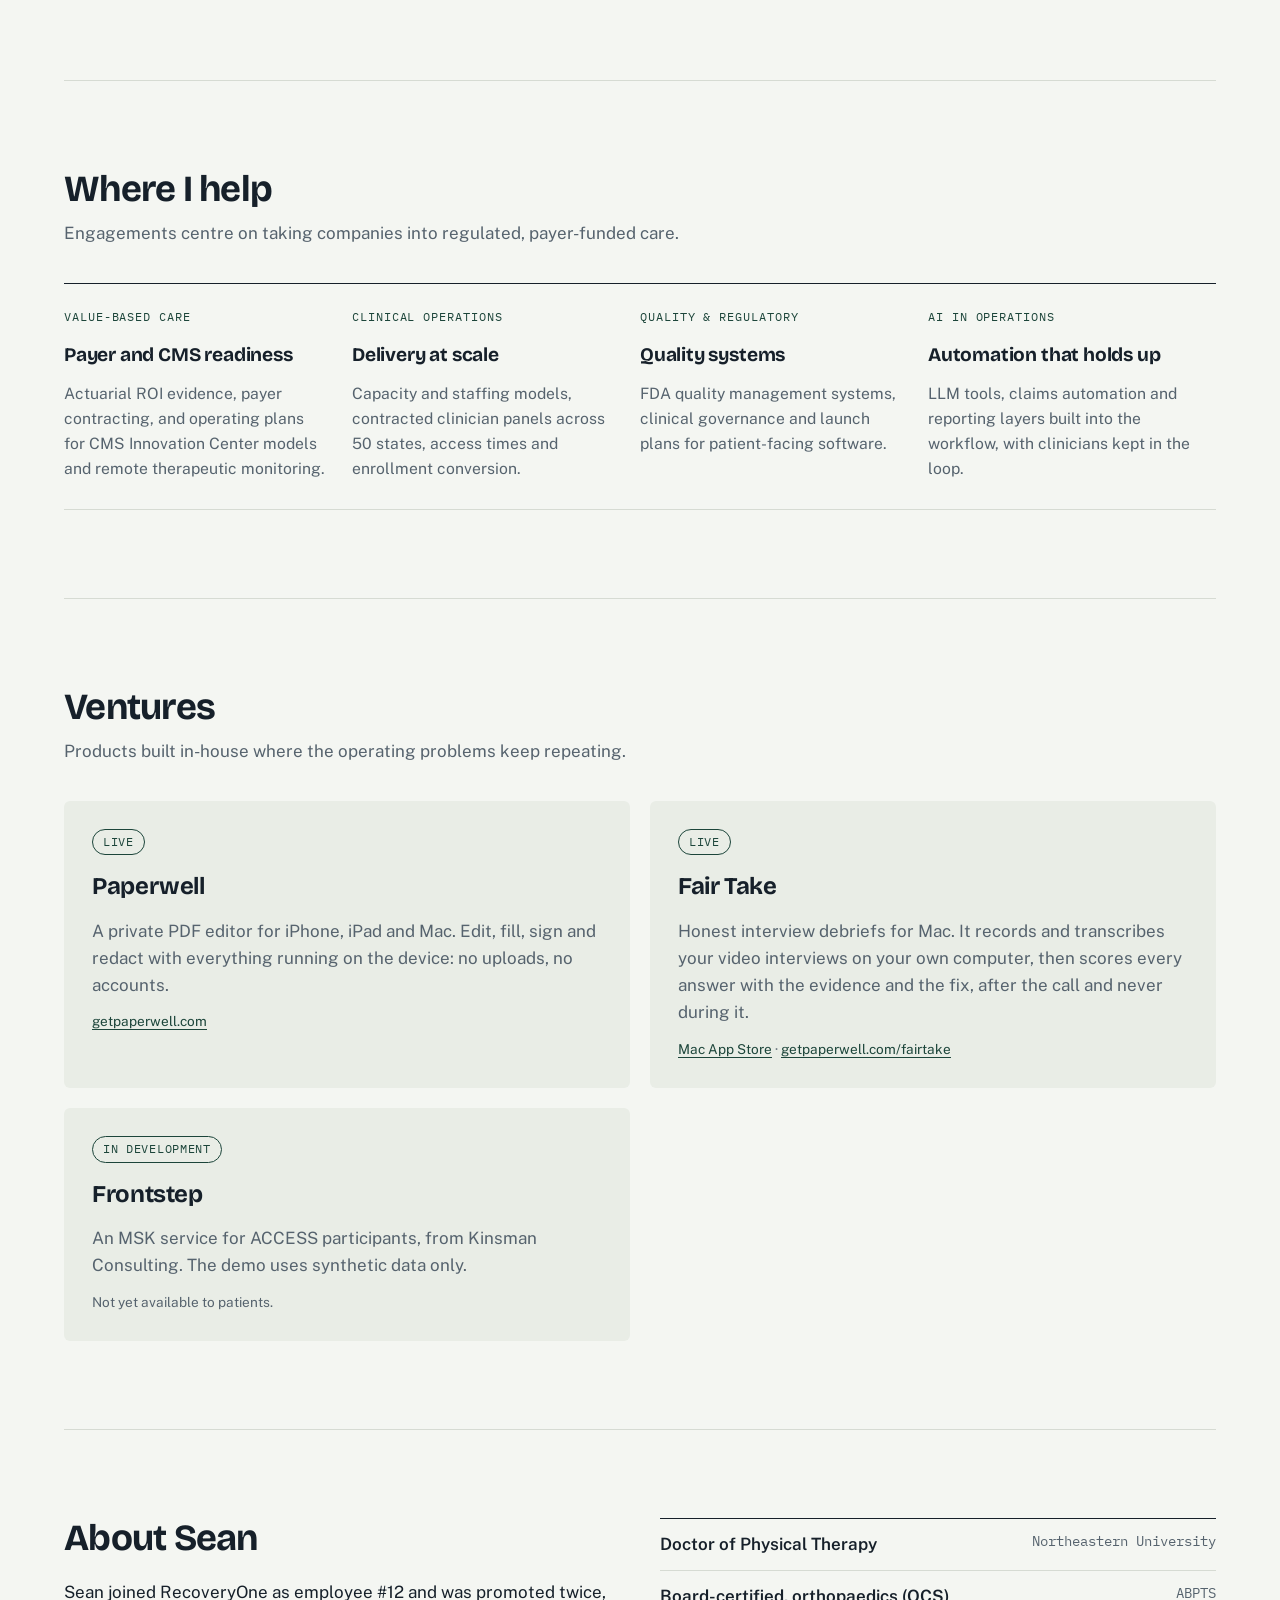
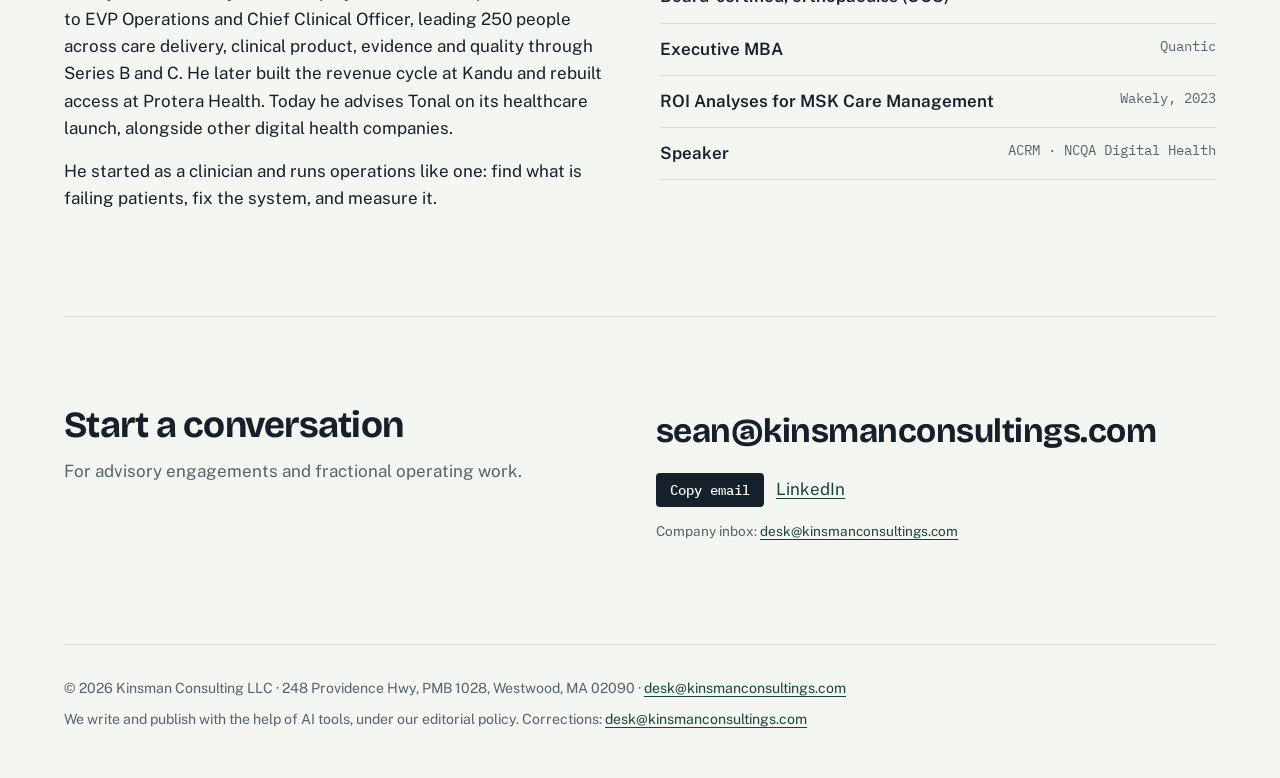
==== commit 0e65bfc9: "Homepage: Fair Take is on the Mac App Store (banner; venture card Live with App Store link). Sean's " ====
--- a/index.html
+++ b/index.html
@@ -6,7 +6,9 @@
 <meta name="description" content="Kinsman Consulting: healthcare operations advisory for digital health and tech-enabled care companies, led by Sean Kinsman, DPT, OCS.">
 <link rel="icon" href="brand/final/favicon.svg" type="image/svg+xml">
 <title>Kinsman Consulting</title>
-<link rel="stylesheet" href="/assets/fonts.css">
+<link rel="preconnect" href="https://fonts.googleapis.com">
+<link rel="preconnect" href="https://fonts.gstatic.com" crossorigin>
+<link rel="stylesheet" href="https://fonts.googleapis.com/css2?family=Bricolage+Grotesque:opsz,wght@12..96,500;12..96,700&family=Public+Sans:ital,wght@0,400;0,600;1,400&family=IBM+Plex+Mono:wght@400;500&display=swap">
 <style>
 /* Layout: left-anchored editorial column; a before→after outcomes ledger is the centrepiece */
 :root {
@@ -98,6 +100,8 @@
 .venture p { margin: 0; color: var(--muted); }
 .status { align-self: flex-start; font-family: var(--mono); font-size: 0.72rem; letter-spacing: 0.06em; text-transform: uppercase; color: var(--pine); border: 1px solid var(--pine); border-radius: 999px; padding: 3px 10px; }
 .fine { font-size: 0.85rem; color: var(--muted); }
+.newsbar { margin: 0 0 8px; padding: 10px 14px; background: var(--panel); border-left: 3px solid var(--pine); border-radius: 4px; font-size: 0.92rem; }
+.newsbar a { color: var(--pine); font-weight: 600; }
 
 /* About */
 .about { display: grid; grid-template-columns: repeat(auto-fit, minmax(min(100%, 20rem), 1fr)); gap: 40px; }
@@ -145,6 +149,8 @@
     </nav>
   </header>
 
+  <p class="newsbar">New: Fair Take, the interview debrief app from the makers of Paperwell, is on the Mac App Store. <a href="https://apps.apple.com/us/app/fair-take-interview-debrief/id6821401711">See it on the App Store</a></p>
+
   <div class="hero">
     <p class="eyebrow">Healthcare operations advisory · Massachusetts</p>
     <h1>Care usually works. <em>The system around it</em> is what fails.</h1>
@@ -198,10 +204,10 @@
         <p class="fine"><a href="https://getpaperwell.com">getpaperwell.com</a></p>
       </article>
       <article class="venture">
-        <span class="status">Waitlist</span>
+        <span class="status">Live</span>
         <h3>Fair Take</h3>
         <p>Honest interview debriefs for Mac. It records and transcribes your video interviews on your own computer, then scores every answer with the evidence and the fix, after the call and never during it.</p>
-        <p class="fine"><a href="https://getpaperwell.com/fairtake/">getpaperwell.com/fairtake</a></p>
+        <p class="fine"><a href="https://apps.apple.com/us/app/fair-take-interview-debrief/id6821401711">Mac App Store</a> · <a href="https://getpaperwell.com/fairtake/">getpaperwell.com/fairtake</a></p>
       </article>
       <article class="venture">
         <span class="status">In development</span>
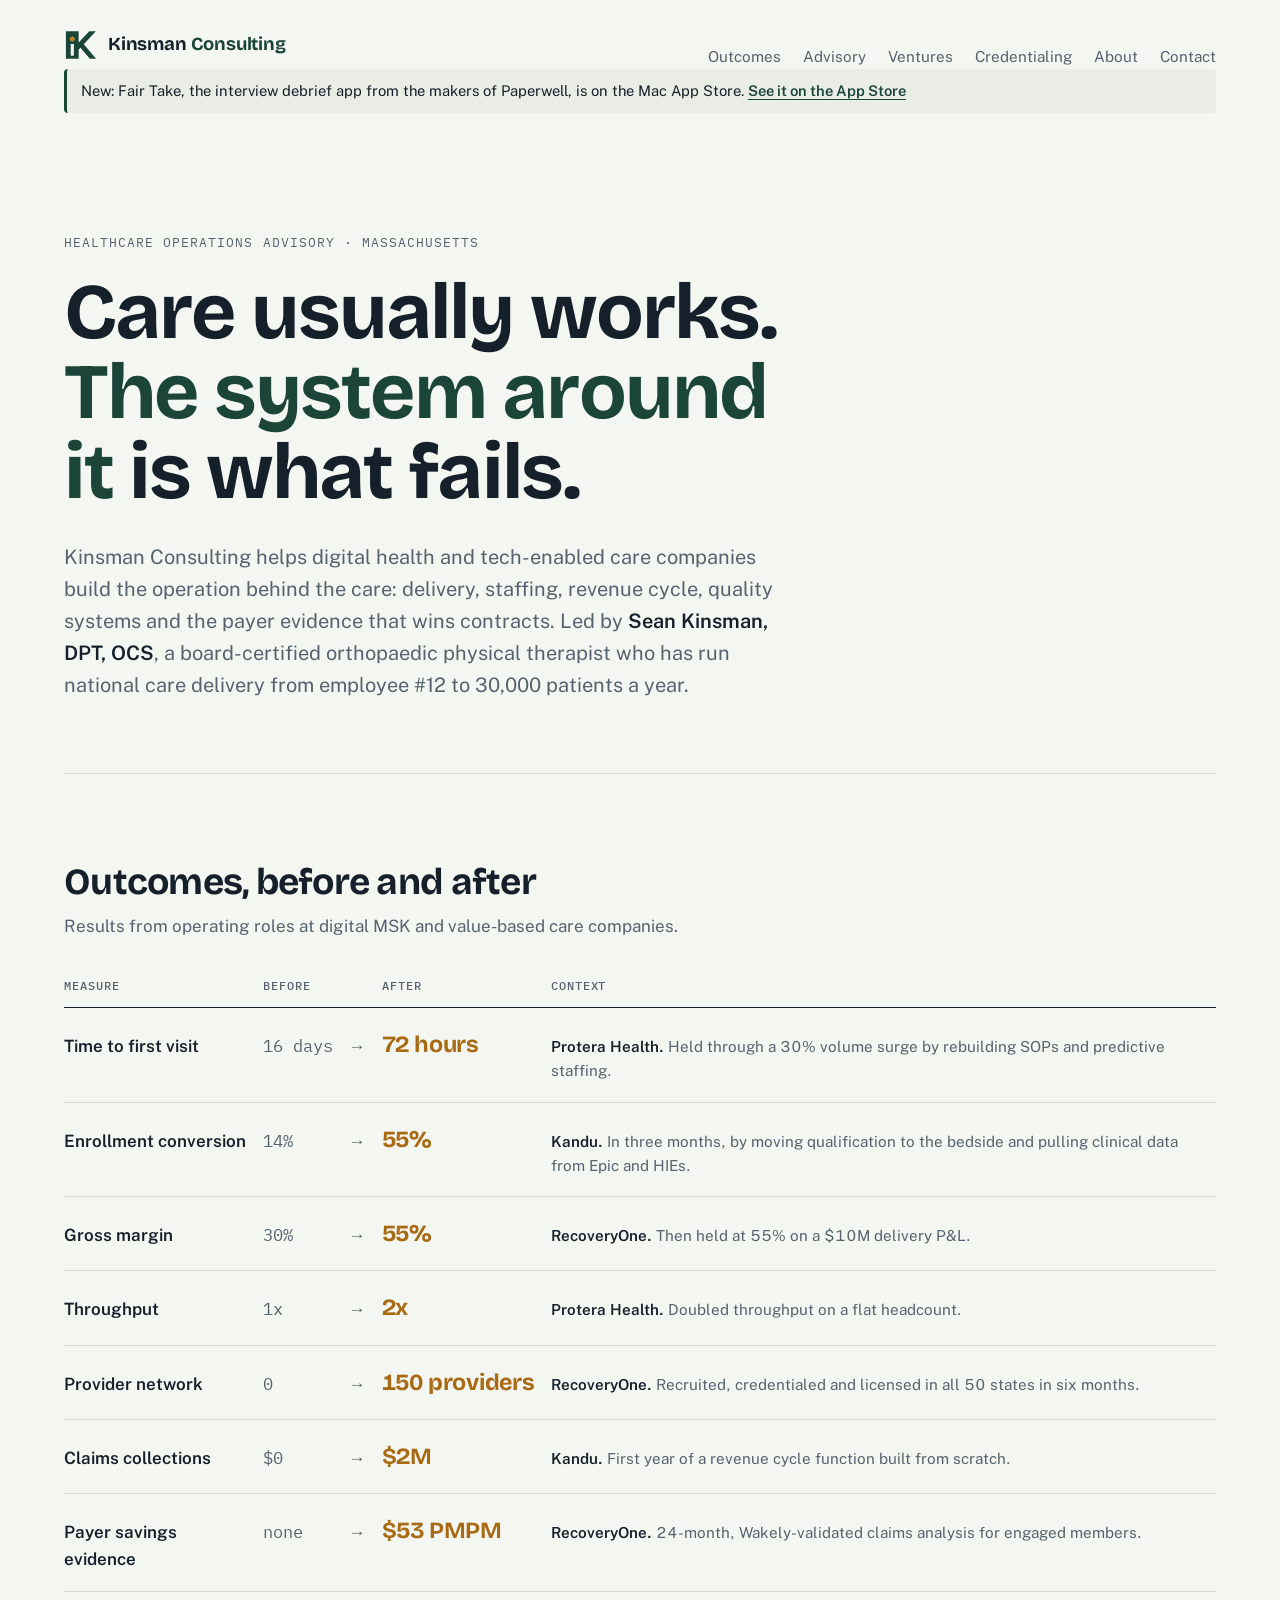
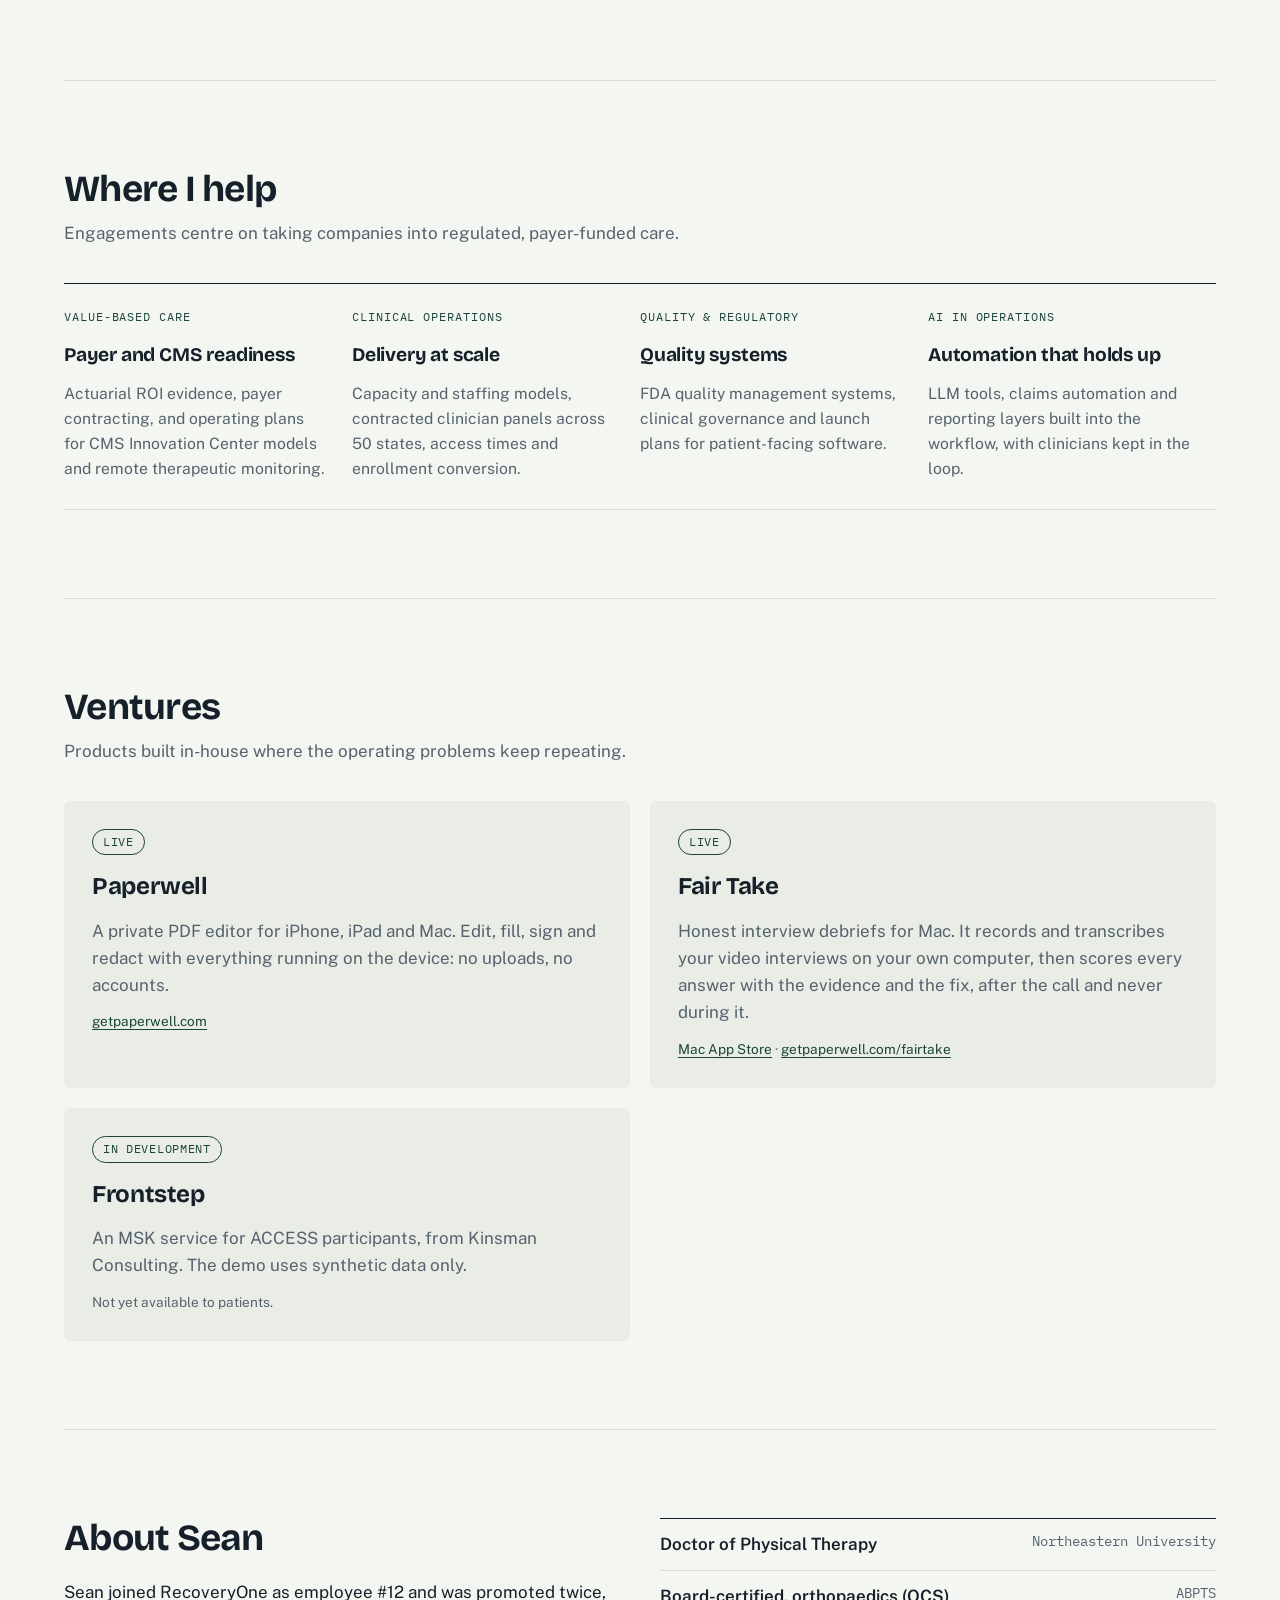
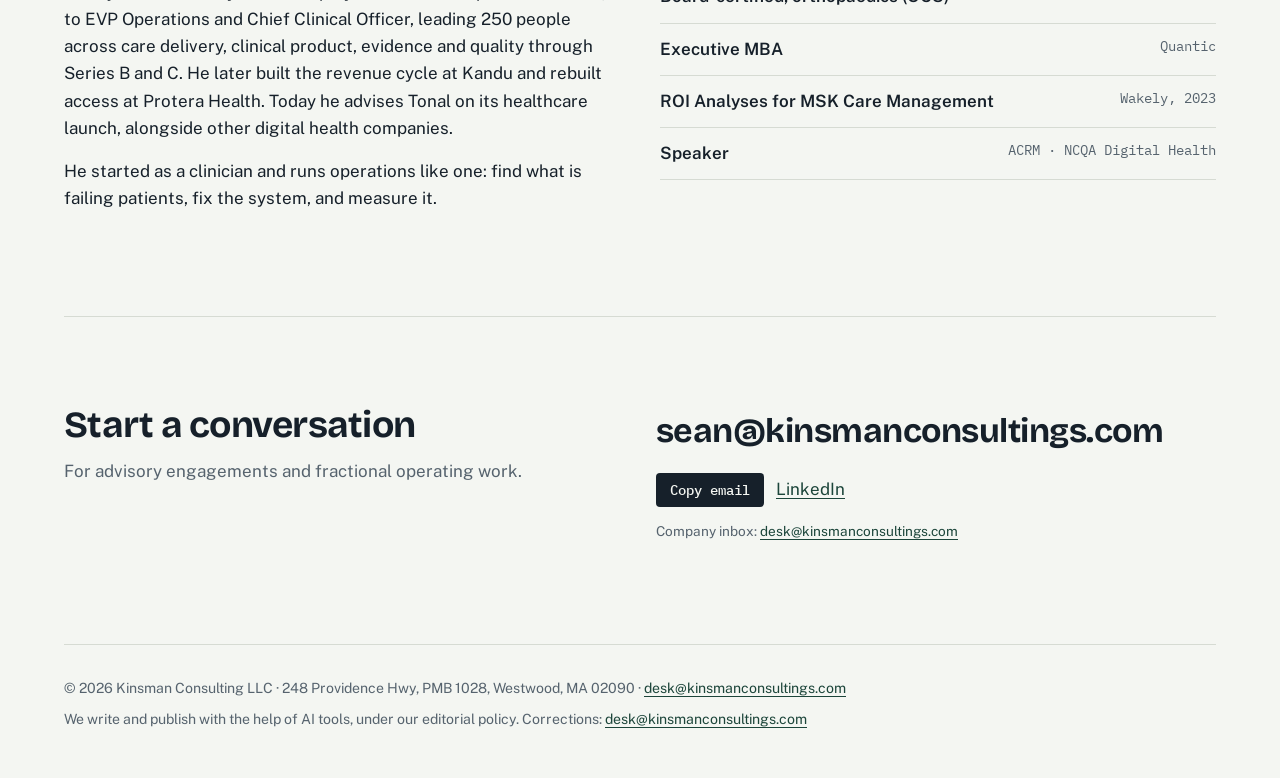
==== commit dd81a40a: "Go live: Letter Rack 0.1.0 (Sean's D4 yes, A-1124-02) Co-Authored-By: Claude Opus 5.5 <noreply@anthr" ====
--- a/index.html
+++ b/index.html
@@ -6,9 +6,7 @@
 <meta name="description" content="Kinsman Consulting: healthcare operations advisory for digital health and tech-enabled care companies, led by Sean Kinsman, DPT, OCS.">
 <link rel="icon" href="brand/final/favicon.svg" type="image/svg+xml">
 <title>Kinsman Consulting</title>
-<link rel="preconnect" href="https://fonts.googleapis.com">
-<link rel="preconnect" href="https://fonts.gstatic.com" crossorigin>
-<link rel="stylesheet" href="https://fonts.googleapis.com/css2?family=Bricolage+Grotesque:opsz,wght@12..96,500;12..96,700&family=Public+Sans:ital,wght@0,400;0,600;1,400&family=IBM+Plex+Mono:wght@400;500&display=swap">
+<link rel="stylesheet" href="/assets/fonts.css">
 <style>
 /* Layout: left-anchored editorial column; a before→after outcomes ledger is the centrepiece */
 :root {
--- a/assets/fonts.css
+++ b/assets/fonts.css
@@ -0,0 +1,15 @@
+/* Self-hosted fonts for kinsmanconsultings.com (replaces the old third-party font links).
+   Files from Fontsource (npm), latin subset, woff2. All SIL Open Font License 1.1; licence files sit beside the fonts. */
+@font-face{font-family:"Bricolage Grotesque";font-style:normal;font-weight:500;font-display:swap;src:url("fonts/bricolage-grotesque-latin-500-normal.woff2") format("woff2")}
+@font-face{font-family:"Bricolage Grotesque";font-style:normal;font-weight:700;font-display:swap;src:url("fonts/bricolage-grotesque-latin-700-normal.woff2") format("woff2")}
+@font-face{font-family:"Public Sans";font-style:normal;font-weight:400;font-display:swap;src:url("fonts/public-sans-latin-400-normal.woff2") format("woff2")}
+@font-face{font-family:"Public Sans";font-style:normal;font-weight:600;font-display:swap;src:url("fonts/public-sans-latin-600-normal.woff2") format("woff2")}
+@font-face{font-family:"Public Sans";font-style:italic;font-weight:400;font-display:swap;src:url("fonts/public-sans-latin-400-italic.woff2") format("woff2")}
+@font-face{font-family:"IBM Plex Mono";font-style:normal;font-weight:400;font-display:swap;src:url("fonts/ibm-plex-mono-latin-400-normal.woff2") format("woff2")}
+@font-face{font-family:"IBM Plex Mono";font-style:normal;font-weight:500;font-display:swap;src:url("fonts/ibm-plex-mono-latin-500-normal.woff2") format("woff2")}
+/* Letter Rack pages (look E) */
+@font-face{font-family:"Source Serif 4";font-style:normal;font-weight:500;font-display:swap;src:url("fonts/source-serif-4-latin-500-normal.woff2") format("woff2")}
+@font-face{font-family:"Source Serif 4";font-style:normal;font-weight:600;font-display:swap;src:url("fonts/source-serif-4-latin-600-normal.woff2") format("woff2")}
+@font-face{font-family:"IBM Plex Sans";font-style:normal;font-weight:400;font-display:swap;src:url("fonts/ibm-plex-sans-latin-400-normal.woff2") format("woff2")}
+@font-face{font-family:"IBM Plex Sans";font-style:normal;font-weight:500;font-display:swap;src:url("fonts/ibm-plex-sans-latin-500-normal.woff2") format("woff2")}
+@font-face{font-family:"IBM Plex Sans";font-style:normal;font-weight:600;font-display:swap;src:url("fonts/ibm-plex-sans-latin-600-normal.woff2") format("woff2")}
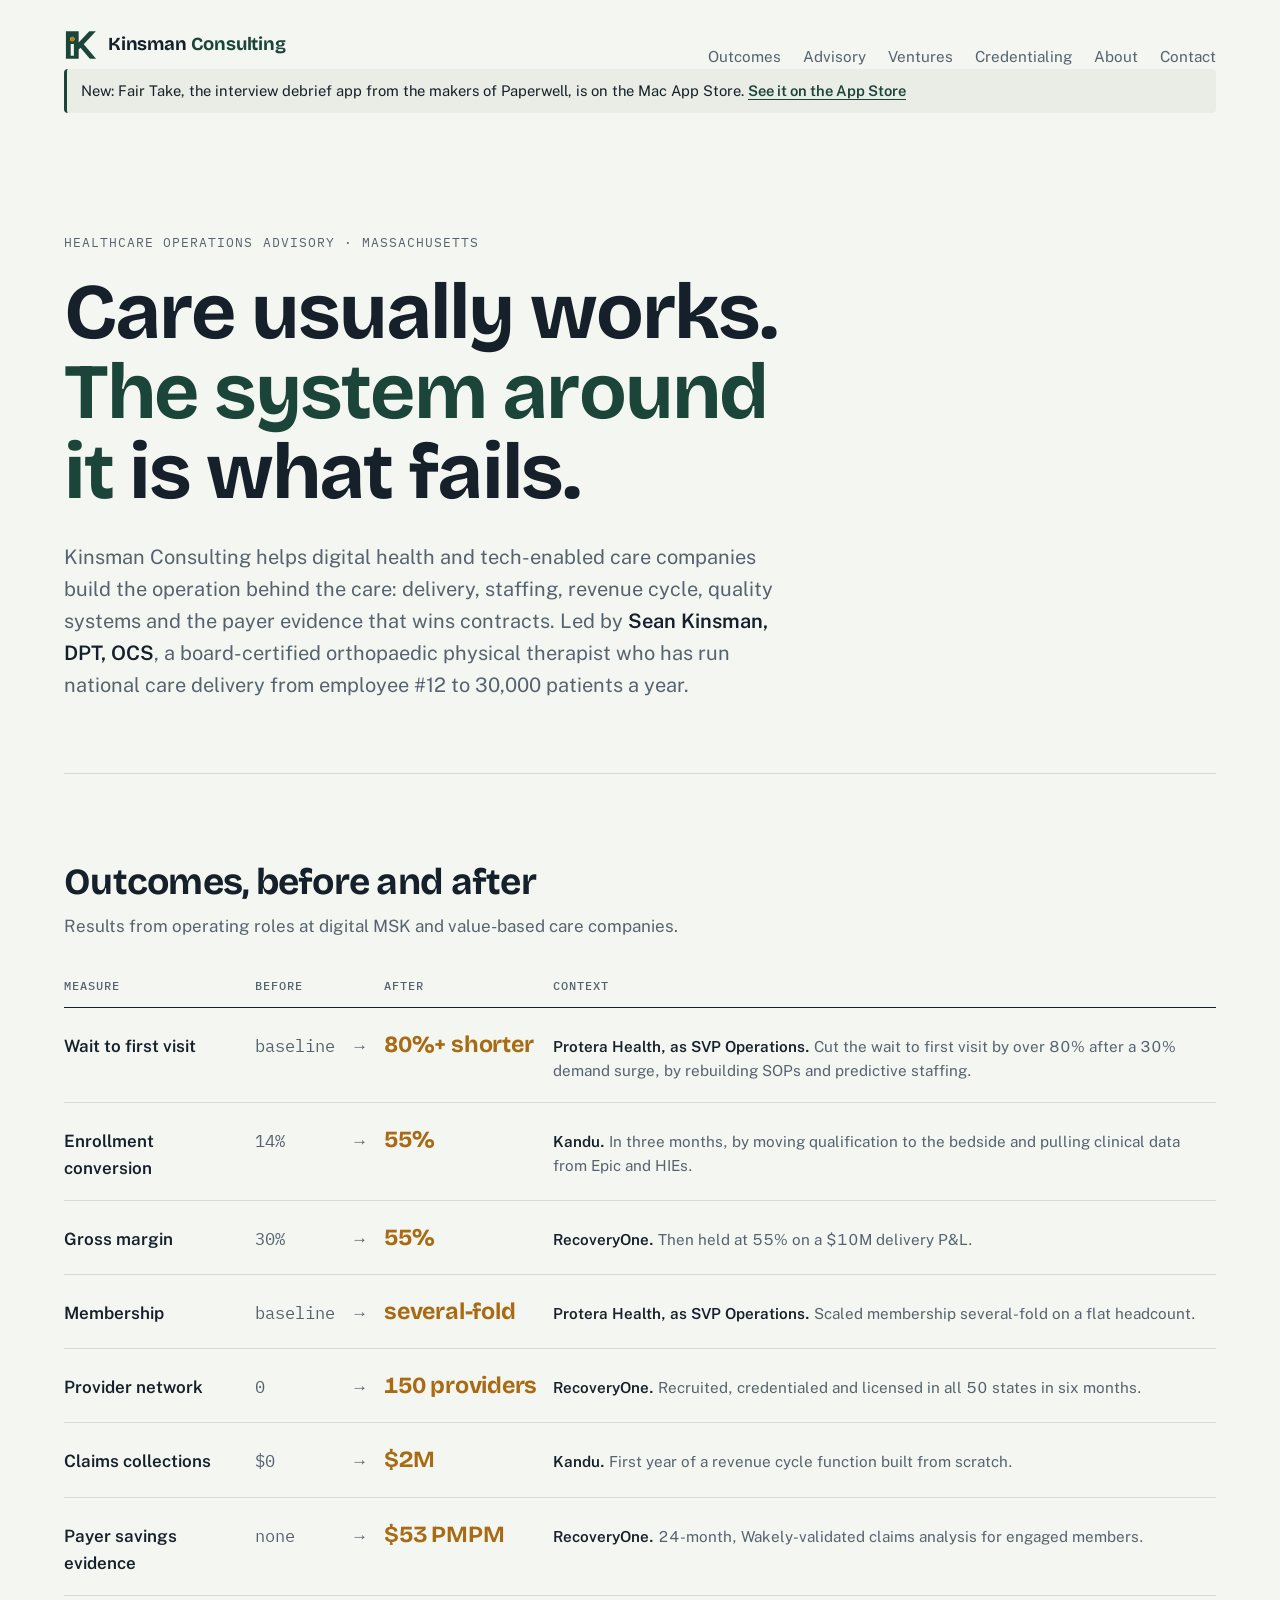
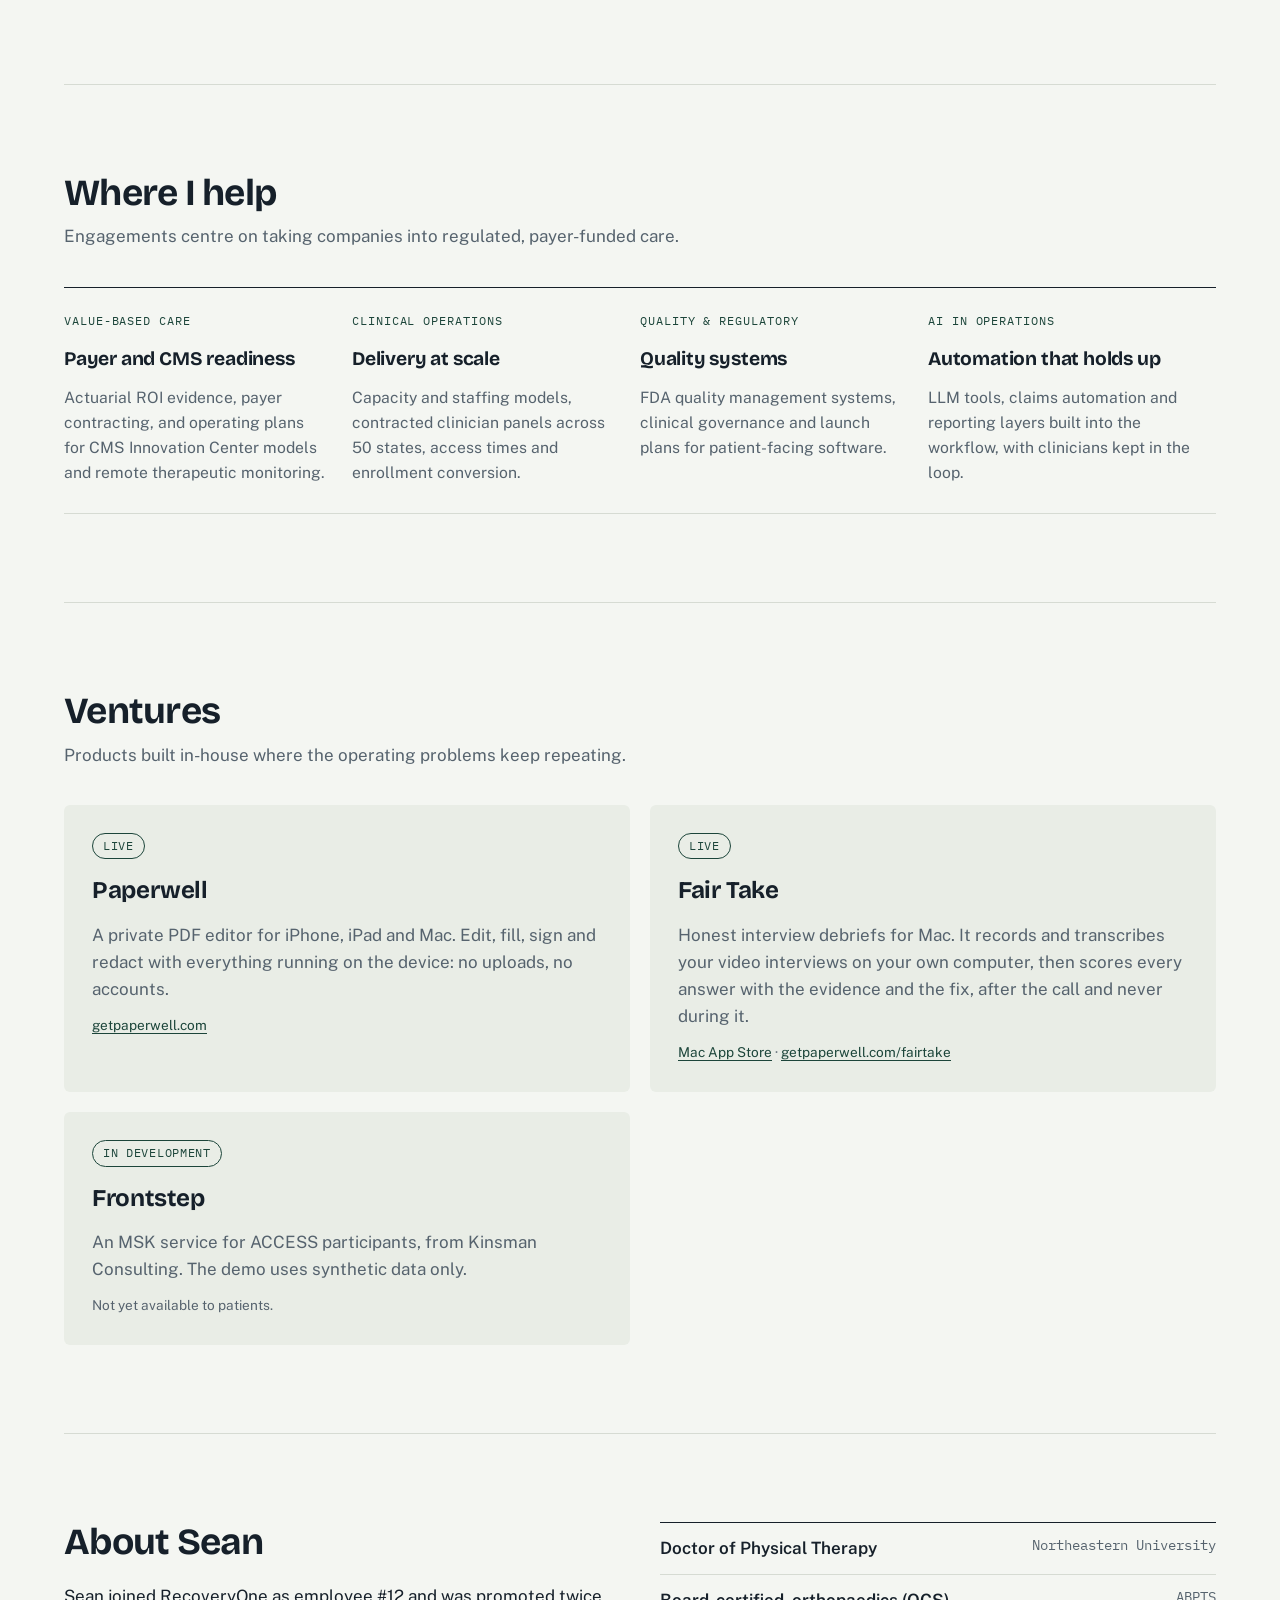
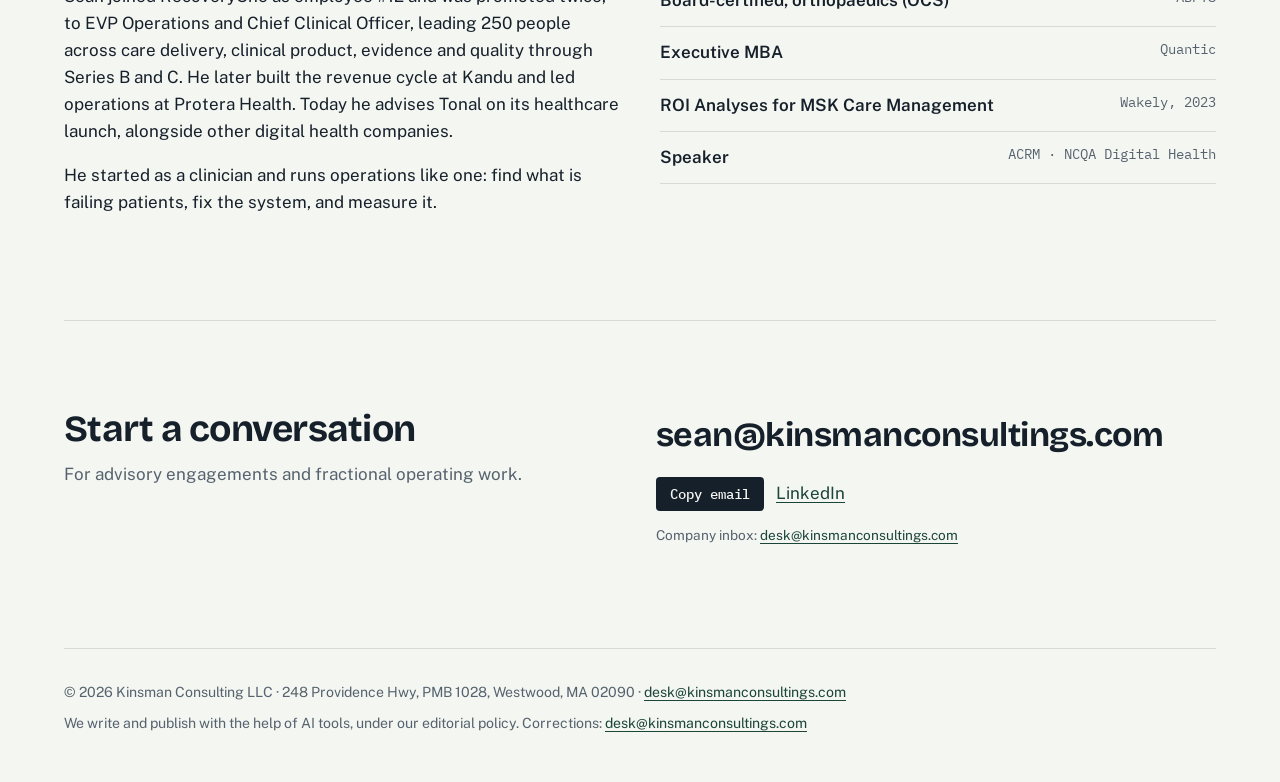
==== commit 57251ec6: "Protera rows: relative figures and SVP Operations attribution (Counsel, 24 Nov) - Time to first visi" ====
--- a/index.html
+++ b/index.html
@@ -164,10 +164,10 @@
       <table class="ledger">
         <thead><tr><th scope="col">Measure</th><th scope="col">Before</th><th scope="col" aria-label="to"></th><th scope="col">After</th><th scope="col">Context</th></tr></thead>
         <tbody>
-          <tr><td class="m-name">Time to first visit</td><td class="m-from">16 days</td><td class="m-arrow" aria-hidden="true">→</td><td class="m-to">72 hours</td><td class="m-ctx"><b>Protera Health.</b> Held through a 30% volume surge by rebuilding SOPs and predictive staffing.</td></tr>
+          <tr><td class="m-name">Wait to first visit</td><td class="m-from">baseline</td><td class="m-arrow" aria-hidden="true">→</td><td class="m-to">80%+ shorter</td><td class="m-ctx"><b>Protera Health, as SVP Operations.</b> Cut the wait to first visit by over 80% after a 30% demand surge, by rebuilding SOPs and predictive staffing.</td></tr>
           <tr><td class="m-name">Enrollment conversion</td><td class="m-from">14%</td><td class="m-arrow" aria-hidden="true">→</td><td class="m-to">55%</td><td class="m-ctx"><b>Kandu.</b> In three months, by moving qualification to the bedside and pulling clinical data from Epic and HIEs.</td></tr>
           <tr><td class="m-name">Gross margin</td><td class="m-from">30%</td><td class="m-arrow" aria-hidden="true">→</td><td class="m-to">55%</td><td class="m-ctx"><b>RecoveryOne.</b> Then held at 55% on a $10M delivery P&amp;L.</td></tr>
-          <tr><td class="m-name">Throughput</td><td class="m-from">1x</td><td class="m-arrow" aria-hidden="true">→</td><td class="m-to">2x</td><td class="m-ctx"><b>Protera Health.</b> Doubled throughput on a flat headcount.</td></tr>
+          <tr><td class="m-name">Membership</td><td class="m-from">baseline</td><td class="m-arrow" aria-hidden="true">→</td><td class="m-to">several-fold</td><td class="m-ctx"><b>Protera Health, as SVP Operations.</b> Scaled membership several-fold on a flat headcount.</td></tr>
           <tr><td class="m-name">Provider network</td><td class="m-from">0</td><td class="m-arrow" aria-hidden="true">→</td><td class="m-to">150 providers</td><td class="m-ctx"><b>RecoveryOne.</b> Recruited, credentialed and licensed in all 50 states in six months.</td></tr>
           <tr><td class="m-name">Claims collections</td><td class="m-from">$0</td><td class="m-arrow" aria-hidden="true">→</td><td class="m-to">$2M</td><td class="m-ctx"><b>Kandu.</b> First year of a revenue cycle function built from scratch.</td></tr>
           <tr><td class="m-name">Payer savings evidence</td><td class="m-from">none</td><td class="m-arrow" aria-hidden="true">→</td><td class="m-to">$53 PMPM</td><td class="m-ctx"><b>RecoveryOne.</b> 24-month, Wakely-validated claims analysis for engaged members.</td></tr>
@@ -220,7 +220,7 @@
     <div class="about">
       <div>
         <h2 id="about-h" style="margin-bottom:20px">About Sean</h2>
-        <p>Sean joined RecoveryOne as employee #12 and was promoted twice, to EVP Operations and Chief Clinical Officer, leading 250 people across care delivery, clinical product, evidence and quality through Series B and C. He later built the revenue cycle at Kandu and rebuilt access at Protera Health. Today he advises Tonal on its healthcare launch, alongside other digital health companies.</p>
+        <p>Sean joined RecoveryOne as employee #12 and was promoted twice, to EVP Operations and Chief Clinical Officer, leading 250 people across care delivery, clinical product, evidence and quality through Series B and C. He later built the revenue cycle at Kandu and led operations at Protera Health. Today he advises Tonal on its healthcare launch, alongside other digital health companies.</p>
         <p>He started as a clinician and runs operations like one: find what is failing patients, fix the system, and measure it.</p>
       </div>
       <ul class="creds">
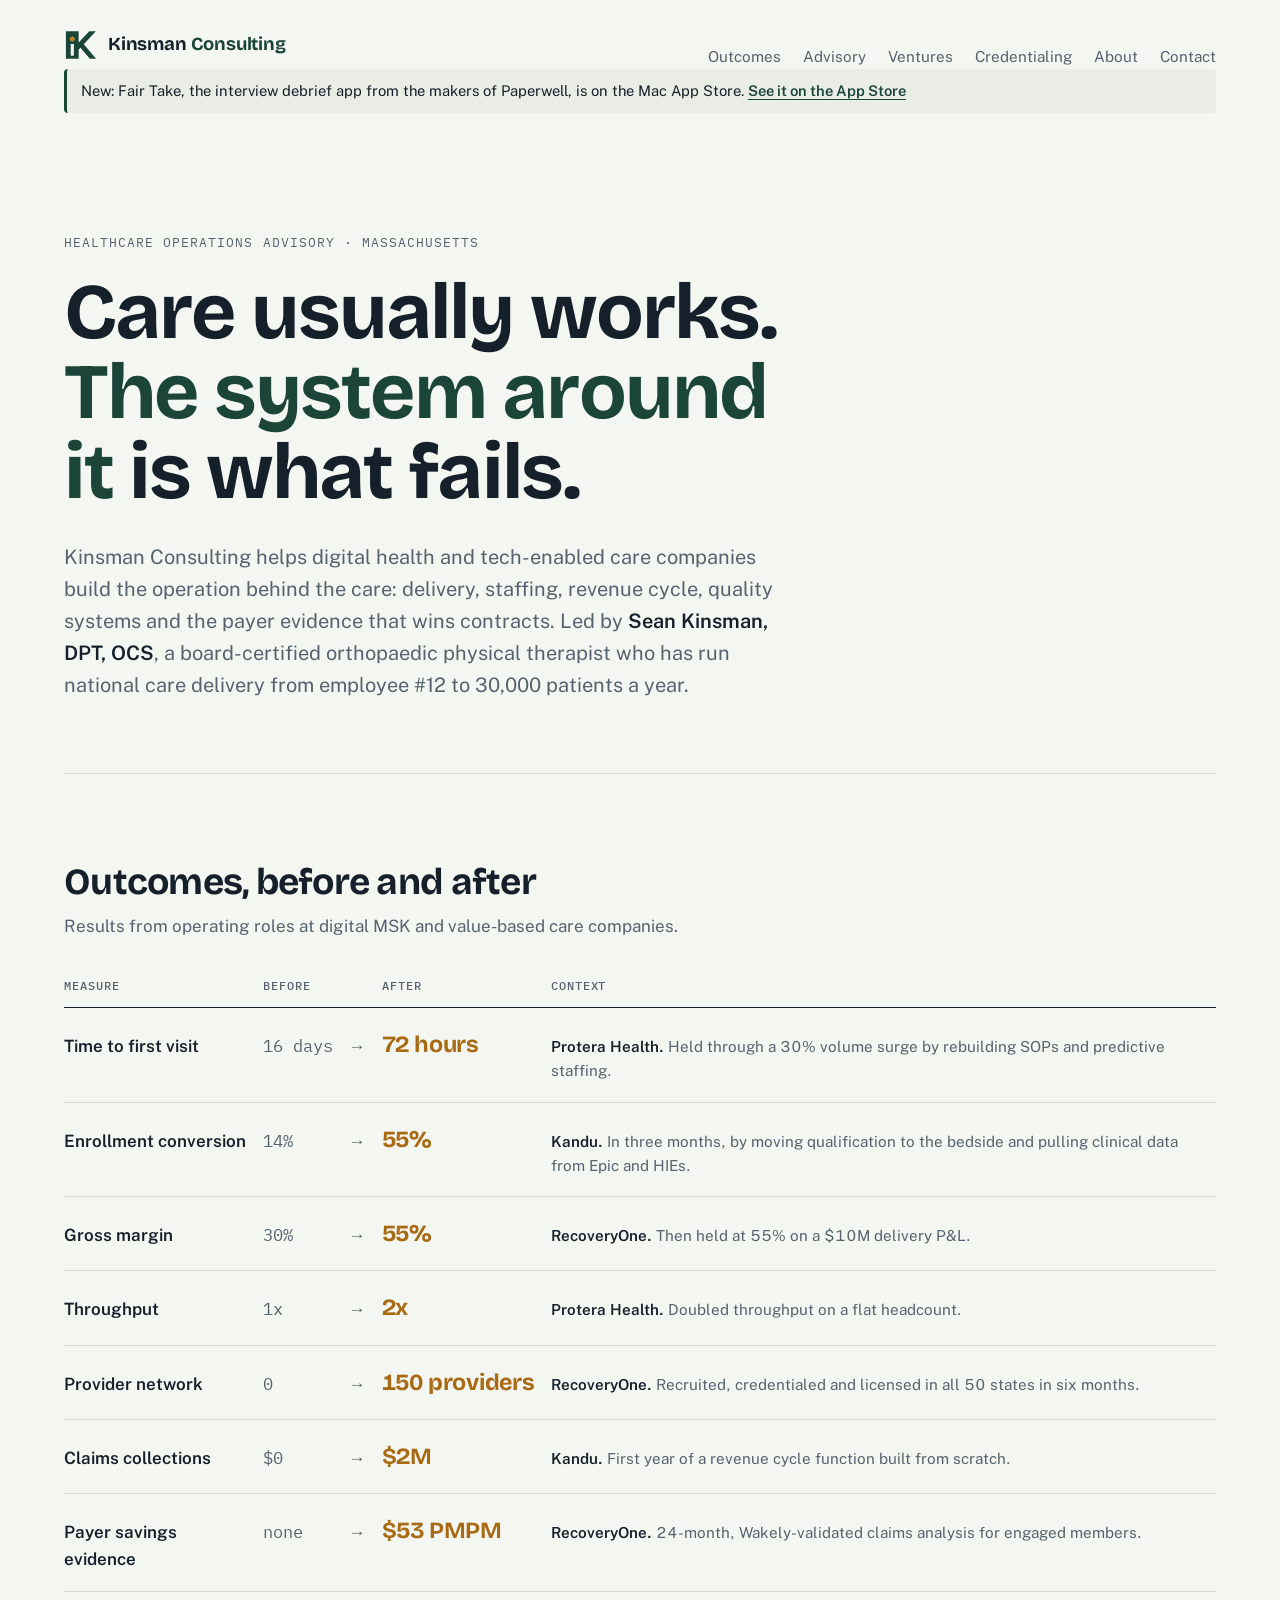
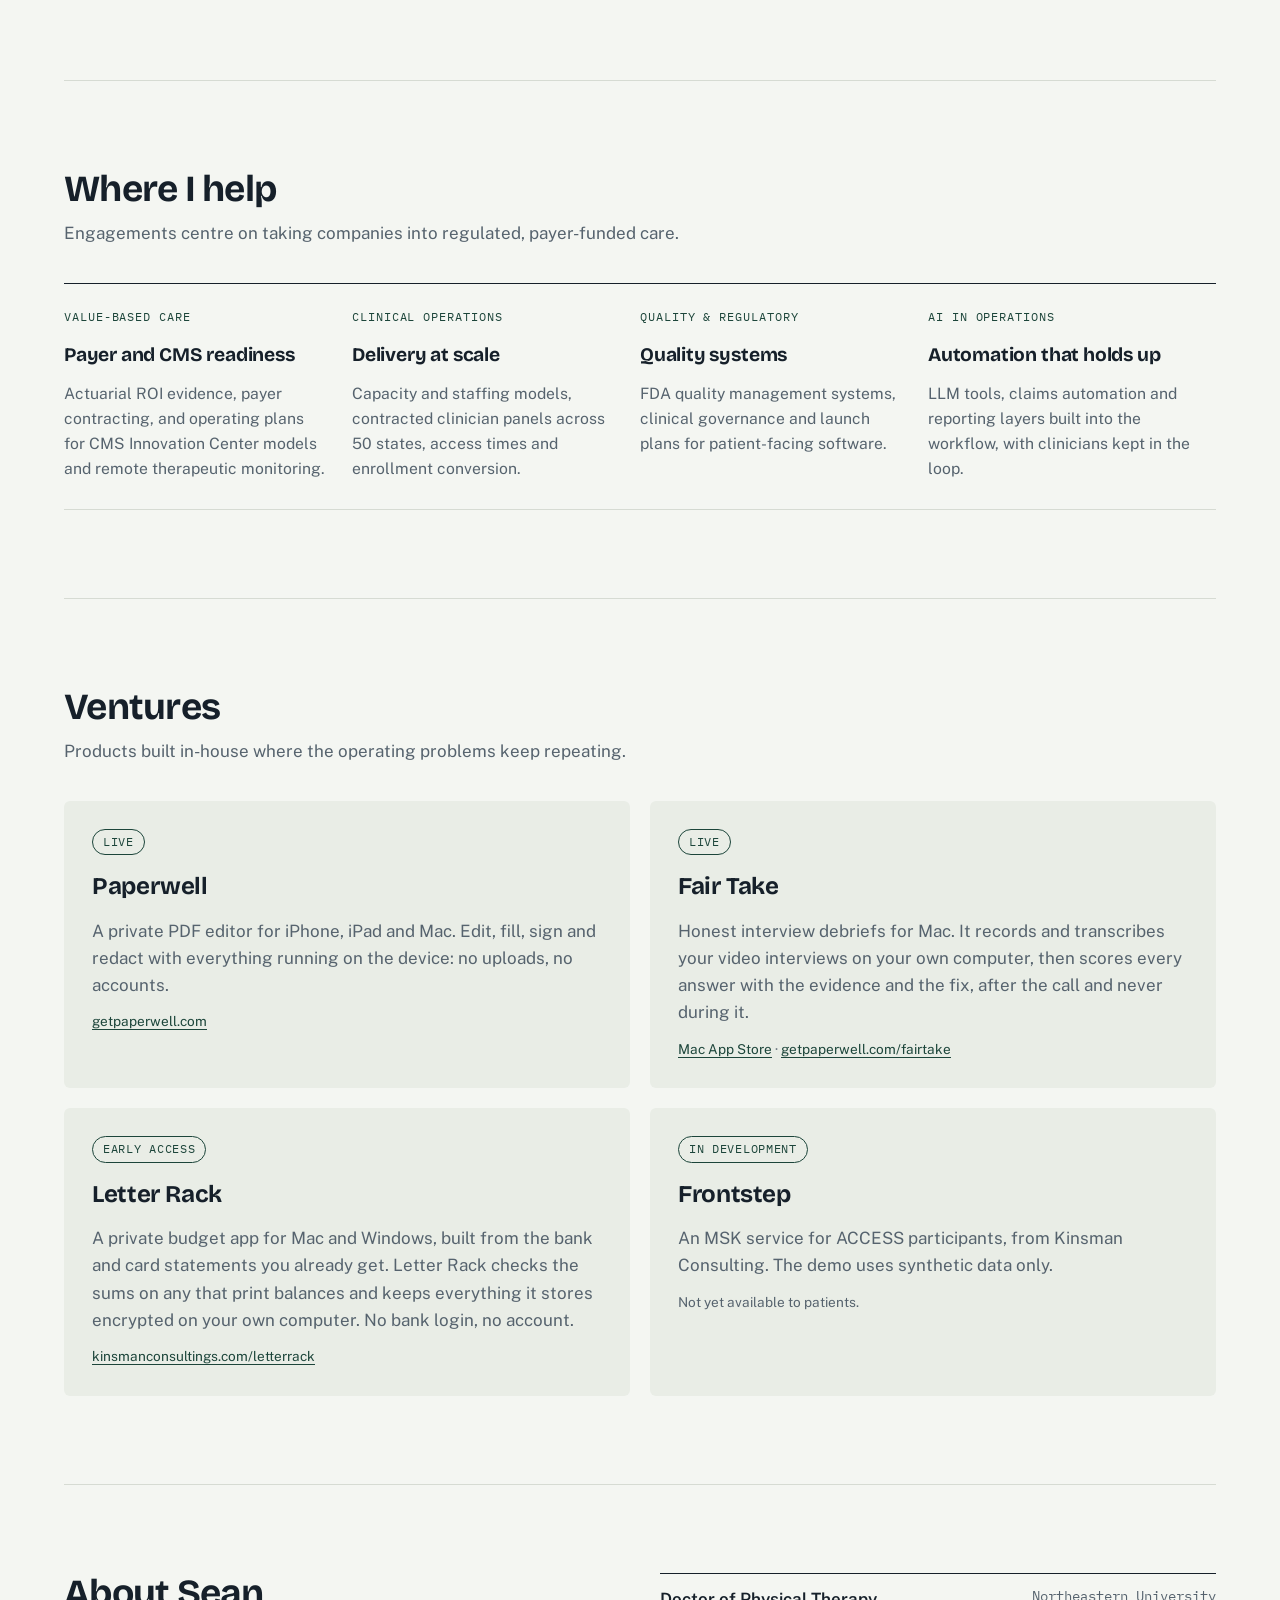
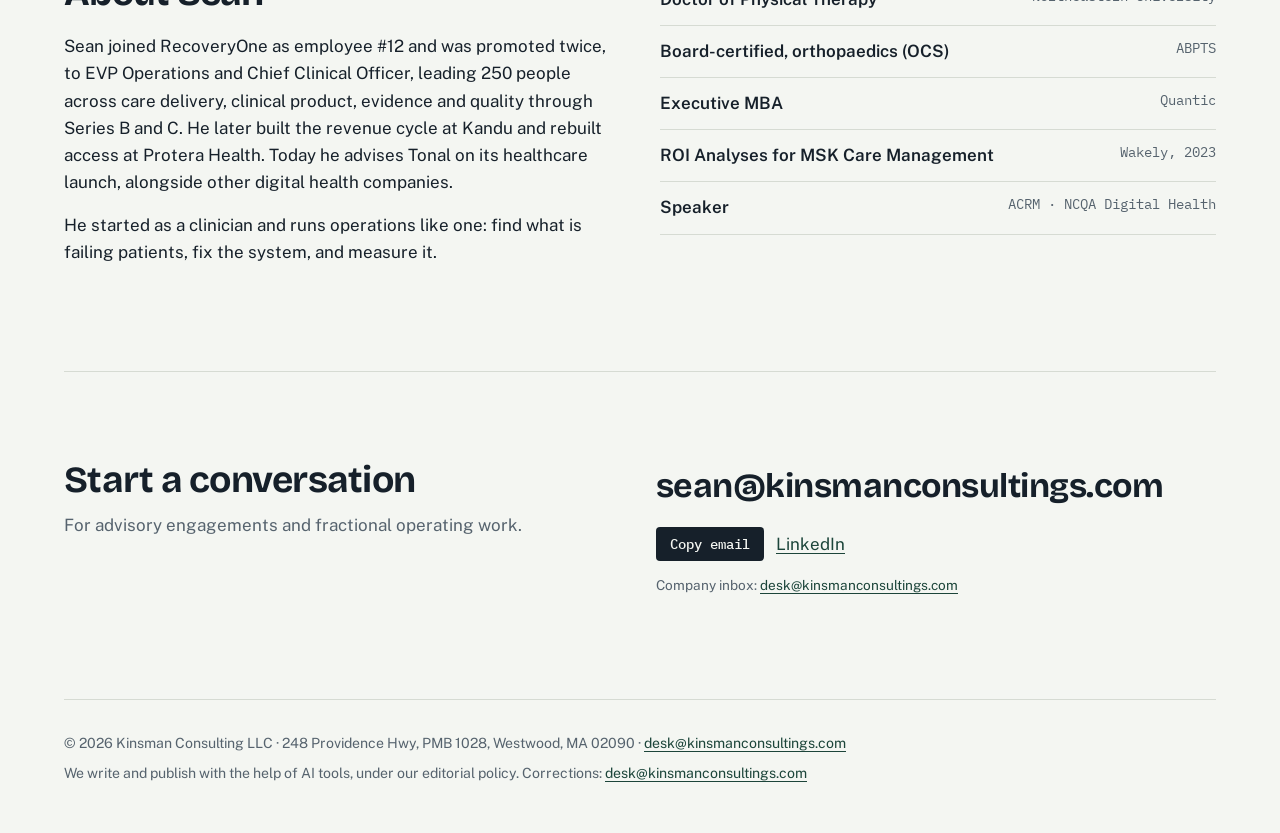
==== commit 72935538: "Homepage: Letter Rack venture card (Early access). Sean's yes via Sage (A-1124-04 Sage); copy by Ste" ====
--- a/index.html
+++ b/index.html
@@ -164,10 +164,10 @@
       <table class="ledger">
         <thead><tr><th scope="col">Measure</th><th scope="col">Before</th><th scope="col" aria-label="to"></th><th scope="col">After</th><th scope="col">Context</th></tr></thead>
         <tbody>
-          <tr><td class="m-name">Wait to first visit</td><td class="m-from">baseline</td><td class="m-arrow" aria-hidden="true">→</td><td class="m-to">80%+ shorter</td><td class="m-ctx"><b>Protera Health, as SVP Operations.</b> Cut the wait to first visit by over 80% after a 30% demand surge, by rebuilding SOPs and predictive staffing.</td></tr>
+          <tr><td class="m-name">Time to first visit</td><td class="m-from">16 days</td><td class="m-arrow" aria-hidden="true">→</td><td class="m-to">72 hours</td><td class="m-ctx"><b>Protera Health.</b> Held through a 30% volume surge by rebuilding SOPs and predictive staffing.</td></tr>
           <tr><td class="m-name">Enrollment conversion</td><td class="m-from">14%</td><td class="m-arrow" aria-hidden="true">→</td><td class="m-to">55%</td><td class="m-ctx"><b>Kandu.</b> In three months, by moving qualification to the bedside and pulling clinical data from Epic and HIEs.</td></tr>
           <tr><td class="m-name">Gross margin</td><td class="m-from">30%</td><td class="m-arrow" aria-hidden="true">→</td><td class="m-to">55%</td><td class="m-ctx"><b>RecoveryOne.</b> Then held at 55% on a $10M delivery P&amp;L.</td></tr>
-          <tr><td class="m-name">Membership</td><td class="m-from">baseline</td><td class="m-arrow" aria-hidden="true">→</td><td class="m-to">several-fold</td><td class="m-ctx"><b>Protera Health, as SVP Operations.</b> Scaled membership several-fold on a flat headcount.</td></tr>
+          <tr><td class="m-name">Throughput</td><td class="m-from">1x</td><td class="m-arrow" aria-hidden="true">→</td><td class="m-to">2x</td><td class="m-ctx"><b>Protera Health.</b> Doubled throughput on a flat headcount.</td></tr>
           <tr><td class="m-name">Provider network</td><td class="m-from">0</td><td class="m-arrow" aria-hidden="true">→</td><td class="m-to">150 providers</td><td class="m-ctx"><b>RecoveryOne.</b> Recruited, credentialed and licensed in all 50 states in six months.</td></tr>
           <tr><td class="m-name">Claims collections</td><td class="m-from">$0</td><td class="m-arrow" aria-hidden="true">→</td><td class="m-to">$2M</td><td class="m-ctx"><b>Kandu.</b> First year of a revenue cycle function built from scratch.</td></tr>
           <tr><td class="m-name">Payer savings evidence</td><td class="m-from">none</td><td class="m-arrow" aria-hidden="true">→</td><td class="m-to">$53 PMPM</td><td class="m-ctx"><b>RecoveryOne.</b> 24-month, Wakely-validated claims analysis for engaged members.</td></tr>
@@ -208,6 +208,12 @@
         <p class="fine"><a href="https://apps.apple.com/us/app/fair-take-interview-debrief/id6821401711">Mac App Store</a> · <a href="https://getpaperwell.com/fairtake/">getpaperwell.com/fairtake</a></p>
       </article>
       <article class="venture">
+        <span class="status">Early access</span>
+        <h3>Letter Rack</h3>
+        <p>A private budget app for Mac and Windows, built from the bank and card statements you already get. Letter Rack checks the sums on any that print balances and keeps everything it stores encrypted on your own computer. No bank login, no account.</p>
+        <p class="fine"><a href="/letterrack/">kinsmanconsultings.com/letterrack</a></p>
+      </article>
+      <article class="venture">
         <span class="status">In development</span>
         <h3>Frontstep</h3>
         <p>An MSK service for ACCESS participants, from Kinsman Consulting. The demo uses synthetic data only.</p>
@@ -220,7 +226,7 @@
     <div class="about">
       <div>
         <h2 id="about-h" style="margin-bottom:20px">About Sean</h2>
-        <p>Sean joined RecoveryOne as employee #12 and was promoted twice, to EVP Operations and Chief Clinical Officer, leading 250 people across care delivery, clinical product, evidence and quality through Series B and C. He later built the revenue cycle at Kandu and led operations at Protera Health. Today he advises Tonal on its healthcare launch, alongside other digital health companies.</p>
+        <p>Sean joined RecoveryOne as employee #12 and was promoted twice, to EVP Operations and Chief Clinical Officer, leading 250 people across care delivery, clinical product, evidence and quality through Series B and C. He later built the revenue cycle at Kandu and rebuilt access at Protera Health. Today he advises Tonal on its healthcare launch, alongside other digital health companies.</p>
         <p>He started as a clinician and runs operations like one: find what is failing patients, fix the system, and measure it.</p>
       </div>
       <ul class="creds">
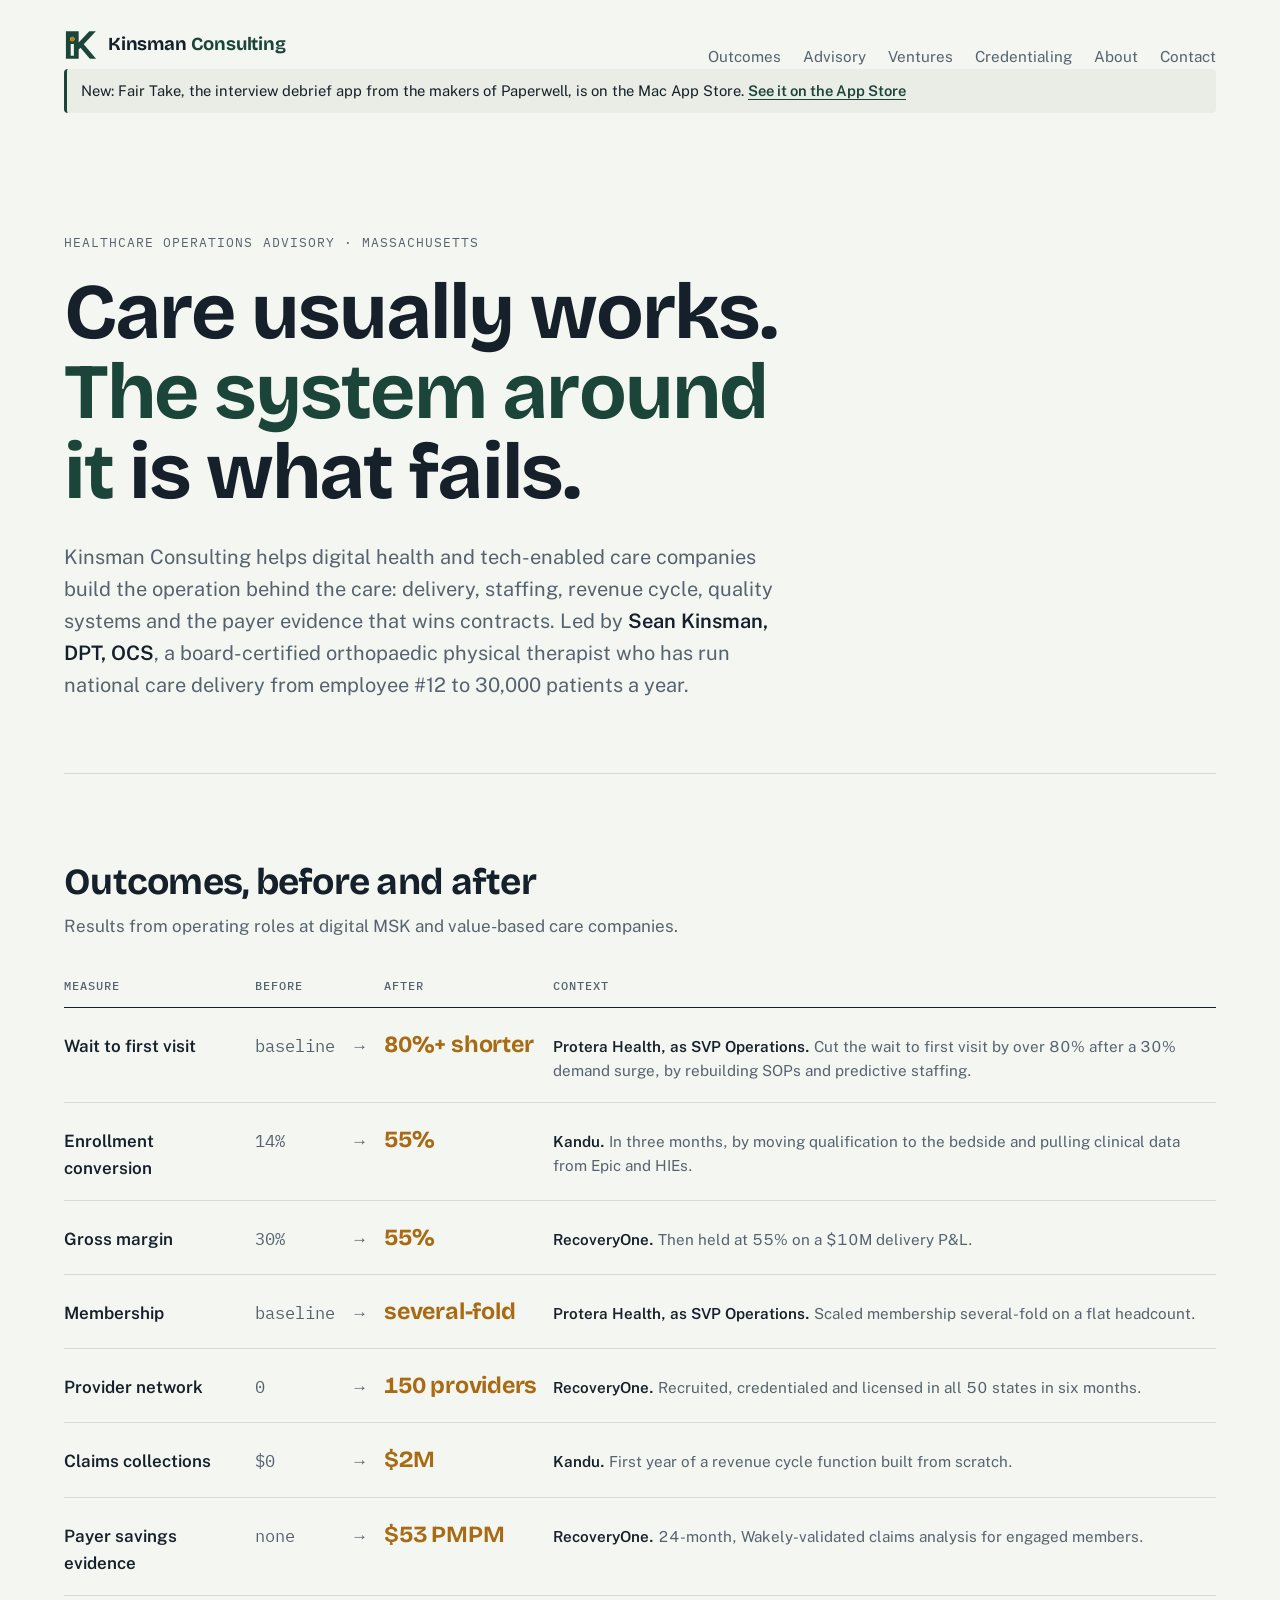
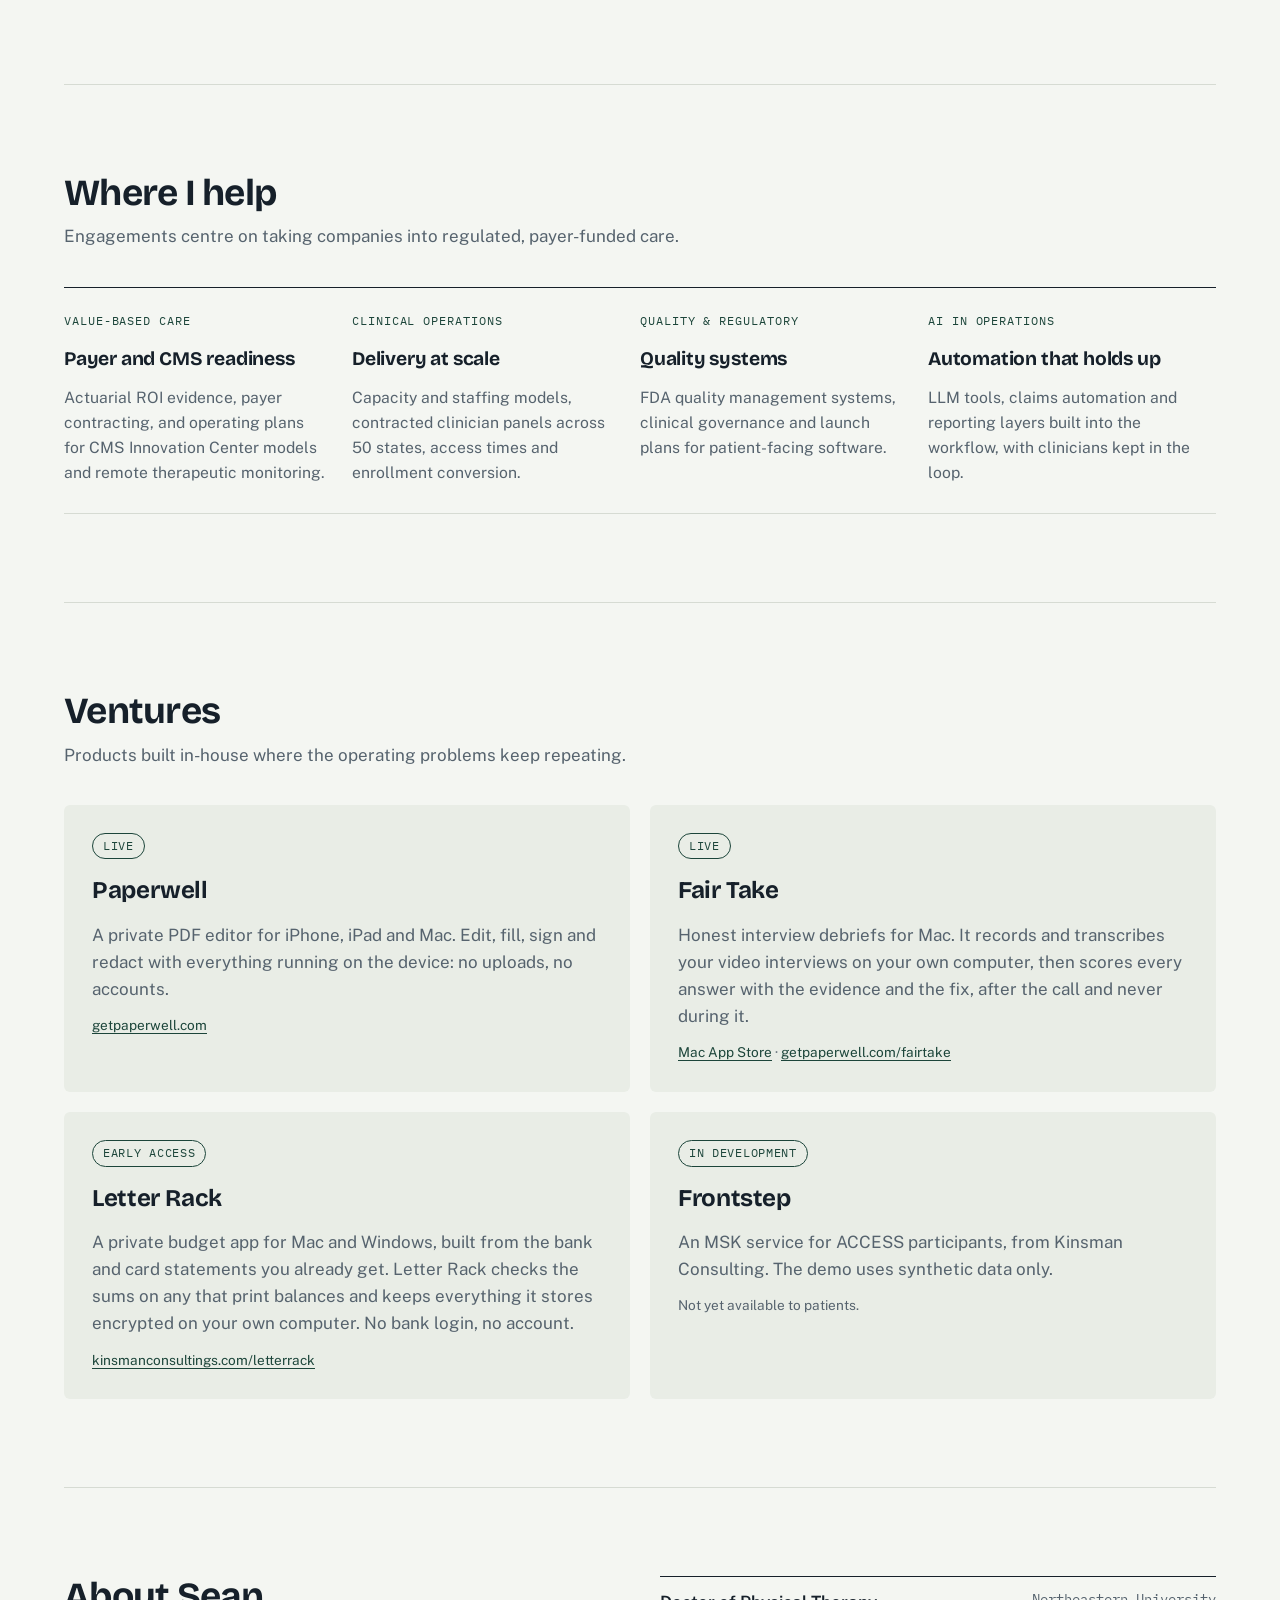
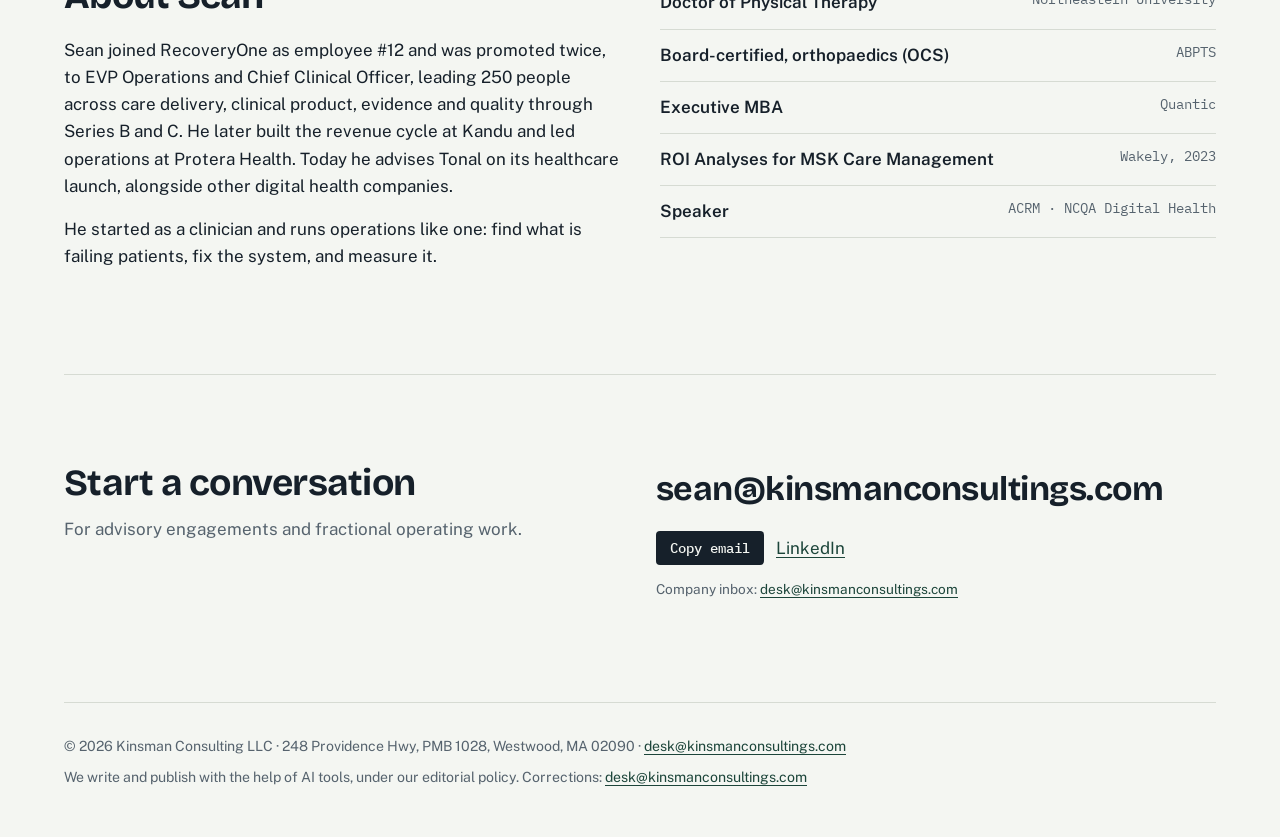
==== commit b01254f5: "Protera outcomes: relative figures and SVP Operations attribution (#1) - Time to first visit: 16 day" ====
--- a/index.html
+++ b/index.html
@@ -164,10 +164,10 @@
       <table class="ledger">
         <thead><tr><th scope="col">Measure</th><th scope="col">Before</th><th scope="col" aria-label="to"></th><th scope="col">After</th><th scope="col">Context</th></tr></thead>
         <tbody>
-          <tr><td class="m-name">Time to first visit</td><td class="m-from">16 days</td><td class="m-arrow" aria-hidden="true">→</td><td class="m-to">72 hours</td><td class="m-ctx"><b>Protera Health.</b> Held through a 30% volume surge by rebuilding SOPs and predictive staffing.</td></tr>
+          <tr><td class="m-name">Wait to first visit</td><td class="m-from">baseline</td><td class="m-arrow" aria-hidden="true">→</td><td class="m-to">80%+ shorter</td><td class="m-ctx"><b>Protera Health, as SVP Operations.</b> Cut the wait to first visit by over 80% after a 30% demand surge, by rebuilding SOPs and predictive staffing.</td></tr>
           <tr><td class="m-name">Enrollment conversion</td><td class="m-from">14%</td><td class="m-arrow" aria-hidden="true">→</td><td class="m-to">55%</td><td class="m-ctx"><b>Kandu.</b> In three months, by moving qualification to the bedside and pulling clinical data from Epic and HIEs.</td></tr>
           <tr><td class="m-name">Gross margin</td><td class="m-from">30%</td><td class="m-arrow" aria-hidden="true">→</td><td class="m-to">55%</td><td class="m-ctx"><b>RecoveryOne.</b> Then held at 55% on a $10M delivery P&amp;L.</td></tr>
-          <tr><td class="m-name">Throughput</td><td class="m-from">1x</td><td class="m-arrow" aria-hidden="true">→</td><td class="m-to">2x</td><td class="m-ctx"><b>Protera Health.</b> Doubled throughput on a flat headcount.</td></tr>
+          <tr><td class="m-name">Membership</td><td class="m-from">baseline</td><td class="m-arrow" aria-hidden="true">→</td><td class="m-to">several-fold</td><td class="m-ctx"><b>Protera Health, as SVP Operations.</b> Scaled membership several-fold on a flat headcount.</td></tr>
           <tr><td class="m-name">Provider network</td><td class="m-from">0</td><td class="m-arrow" aria-hidden="true">→</td><td class="m-to">150 providers</td><td class="m-ctx"><b>RecoveryOne.</b> Recruited, credentialed and licensed in all 50 states in six months.</td></tr>
           <tr><td class="m-name">Claims collections</td><td class="m-from">$0</td><td class="m-arrow" aria-hidden="true">→</td><td class="m-to">$2M</td><td class="m-ctx"><b>Kandu.</b> First year of a revenue cycle function built from scratch.</td></tr>
           <tr><td class="m-name">Payer savings evidence</td><td class="m-from">none</td><td class="m-arrow" aria-hidden="true">→</td><td class="m-to">$53 PMPM</td><td class="m-ctx"><b>RecoveryOne.</b> 24-month, Wakely-validated claims analysis for engaged members.</td></tr>
@@ -226,7 +226,7 @@
     <div class="about">
       <div>
         <h2 id="about-h" style="margin-bottom:20px">About Sean</h2>
-        <p>Sean joined RecoveryOne as employee #12 and was promoted twice, to EVP Operations and Chief Clinical Officer, leading 250 people across care delivery, clinical product, evidence and quality through Series B and C. He later built the revenue cycle at Kandu and rebuilt access at Protera Health. Today he advises Tonal on its healthcare launch, alongside other digital health companies.</p>
+        <p>Sean joined RecoveryOne as employee #12 and was promoted twice, to EVP Operations and Chief Clinical Officer, leading 250 people across care delivery, clinical product, evidence and quality through Series B and C. He later built the revenue cycle at Kandu and led operations at Protera Health. Today he advises Tonal on its healthcare launch, alongside other digital health companies.</p>
         <p>He started as a clinician and runs operations like one: find what is failing patients, fix the system, and measure it.</p>
       </div>
       <ul class="creds">
